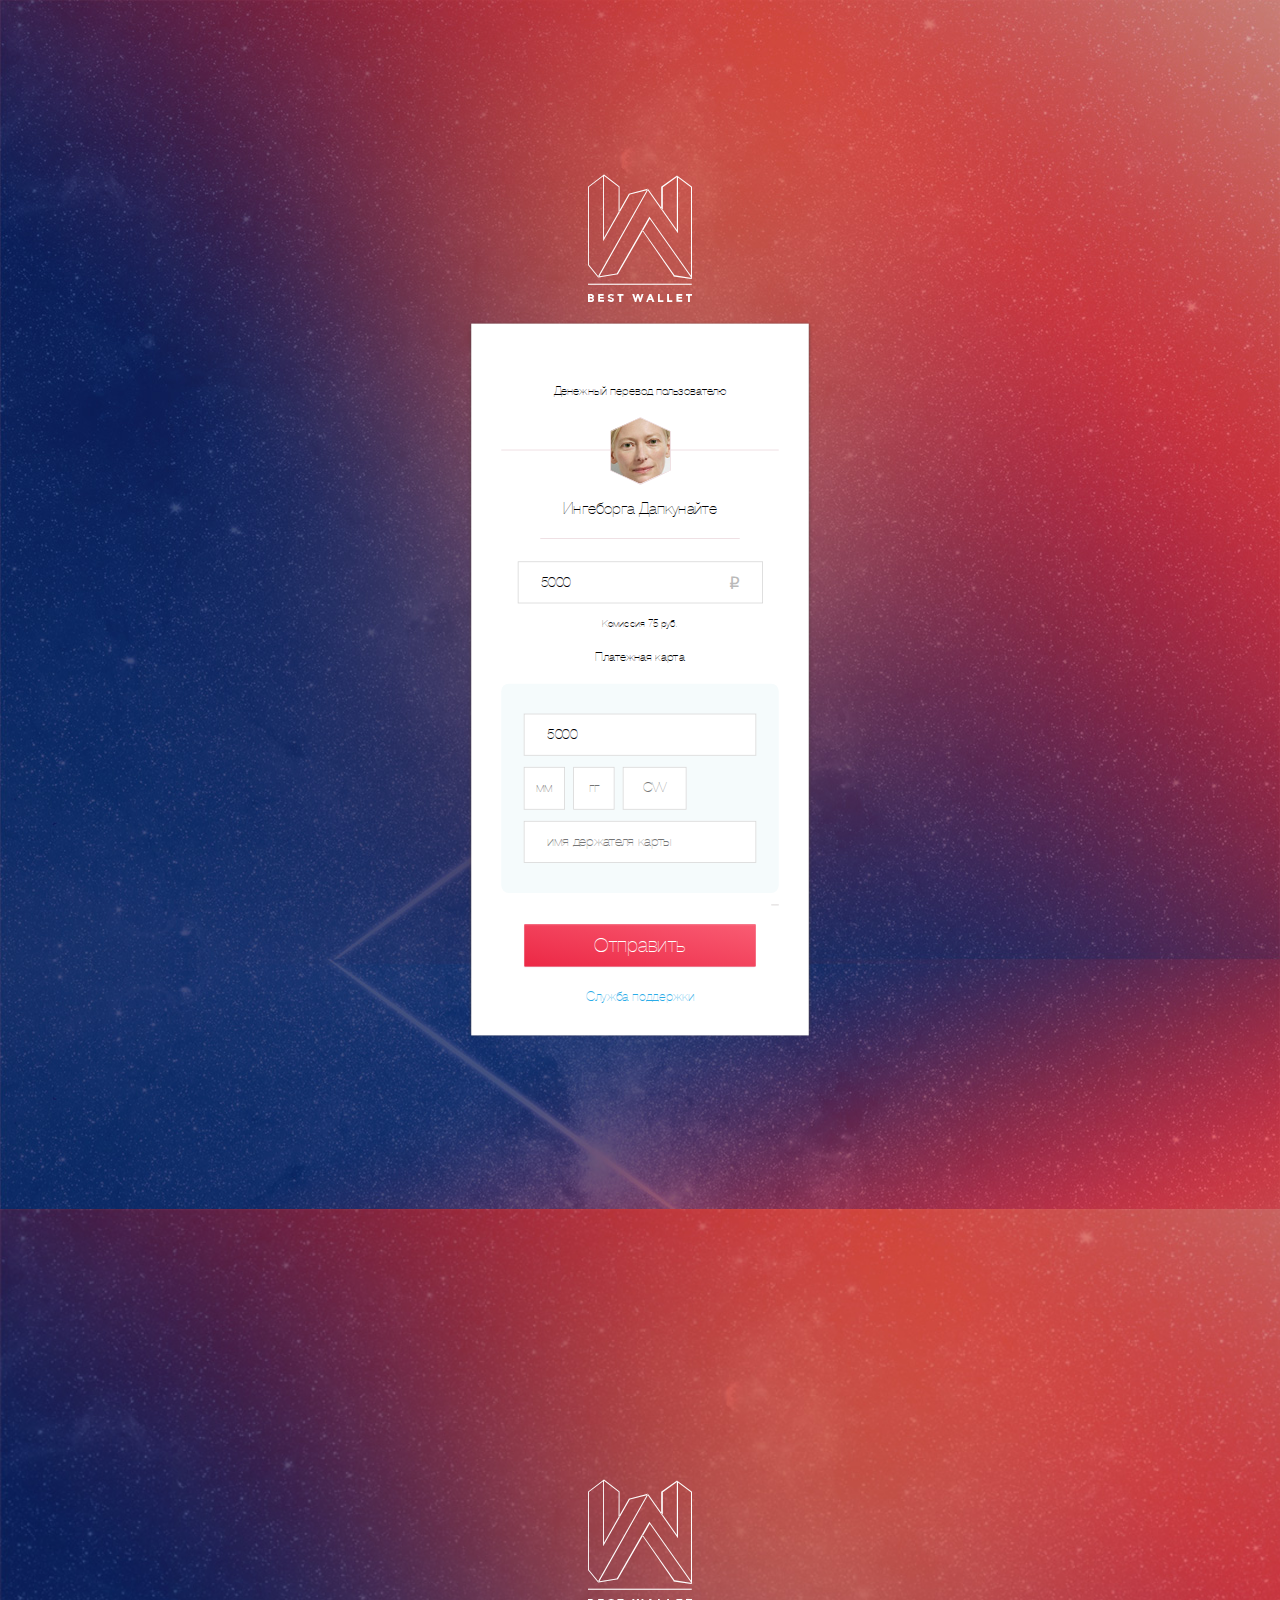
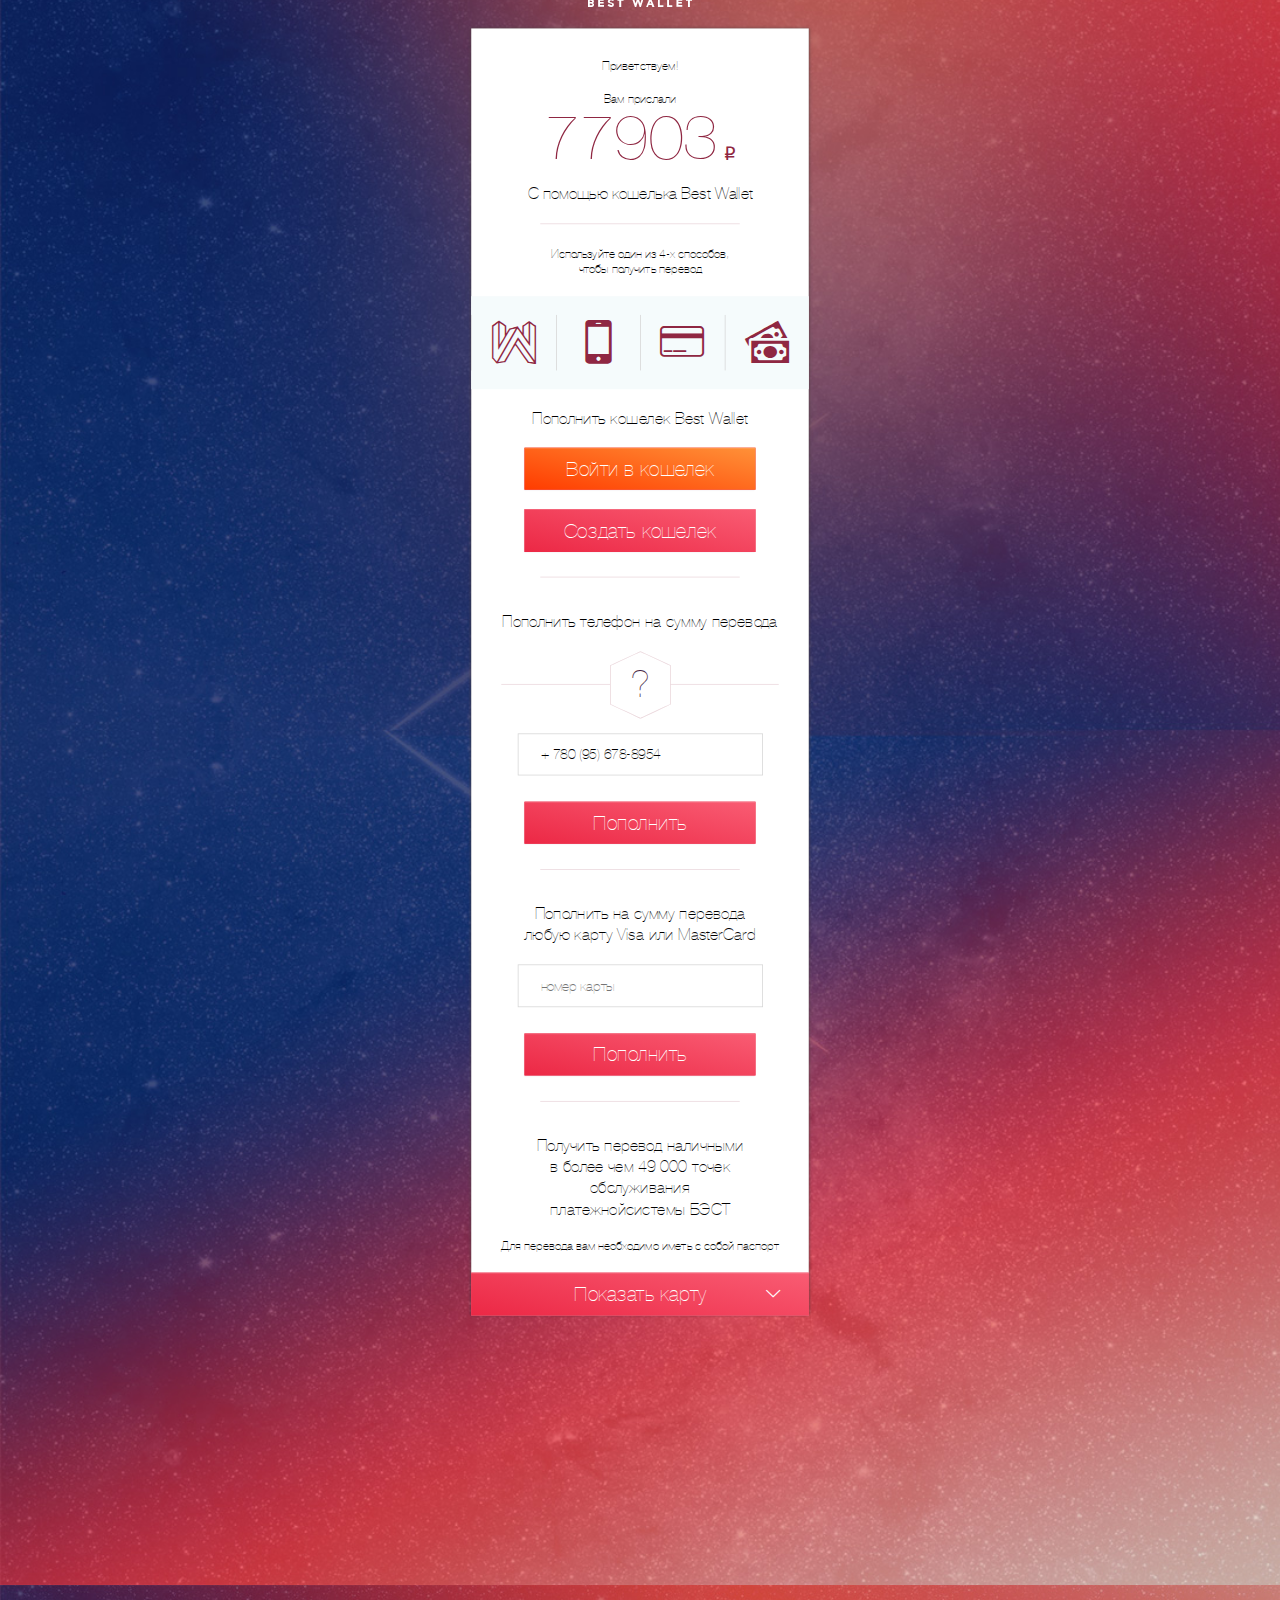
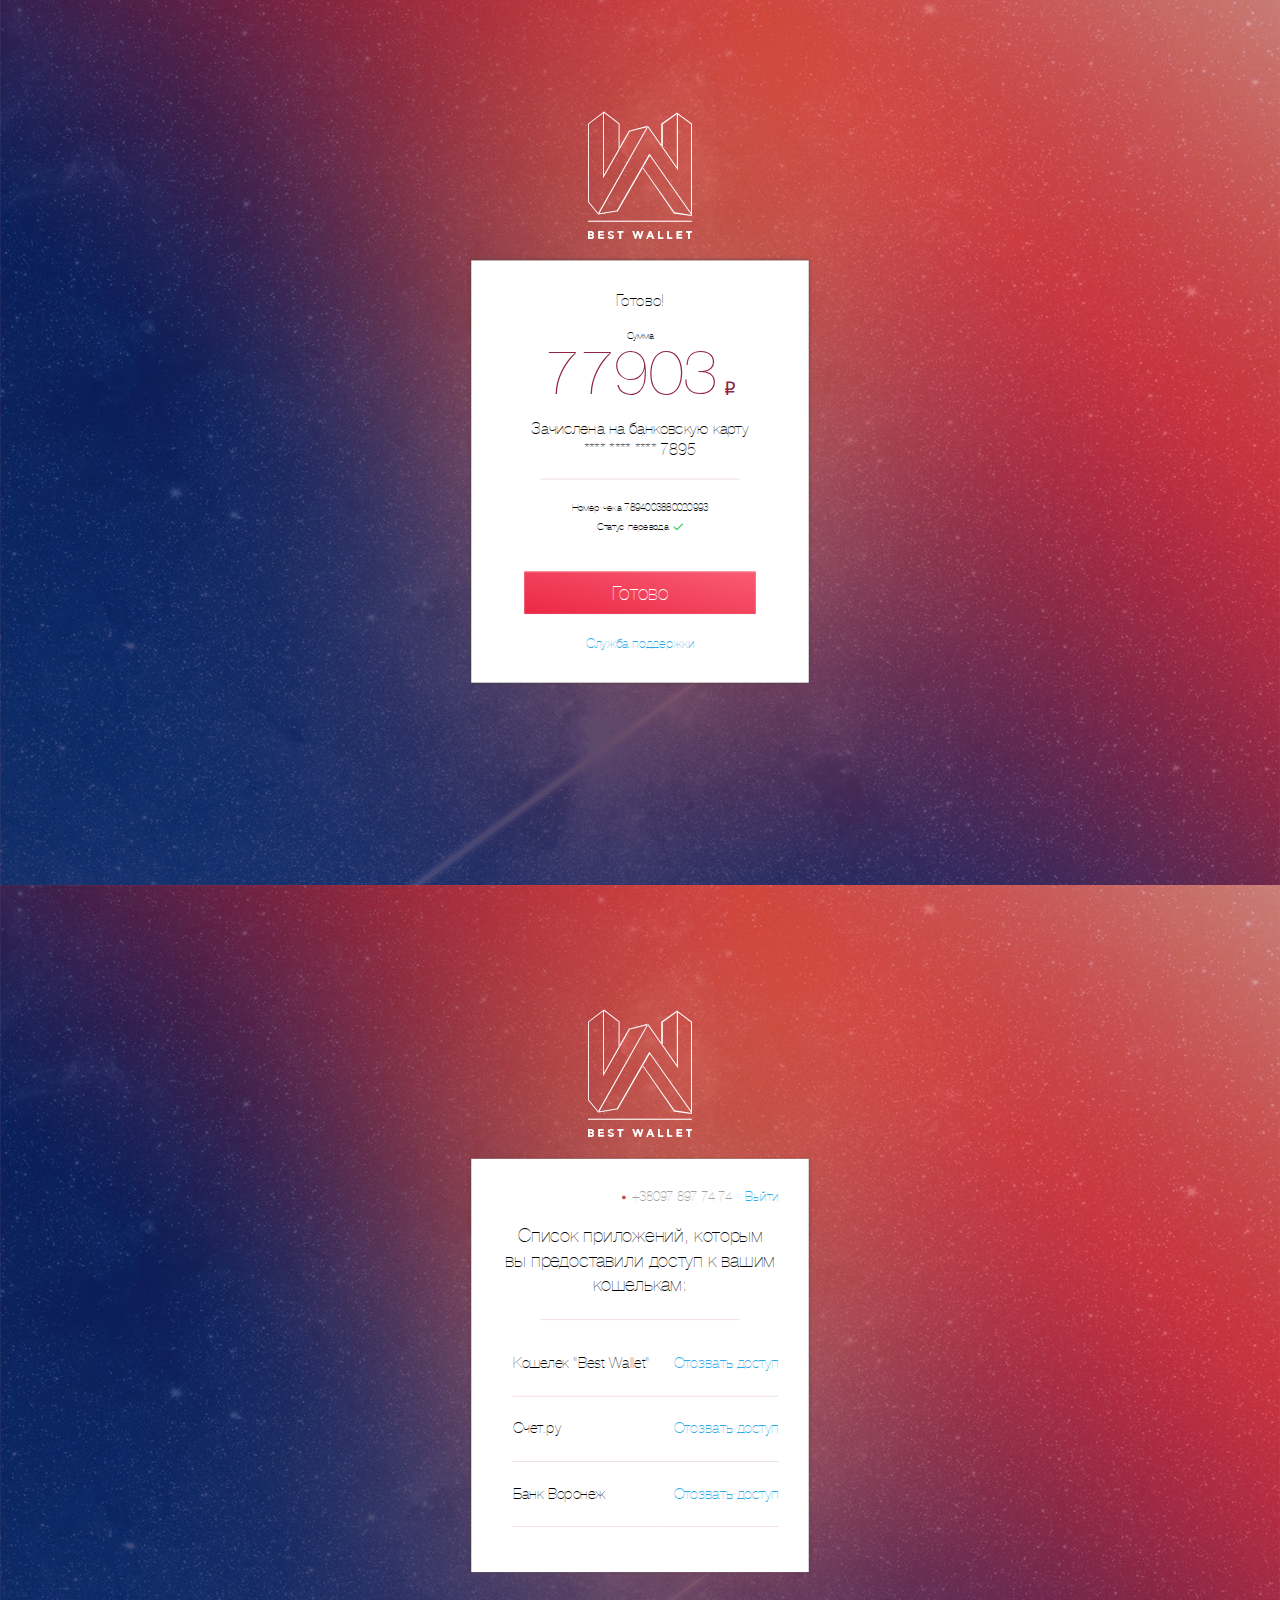
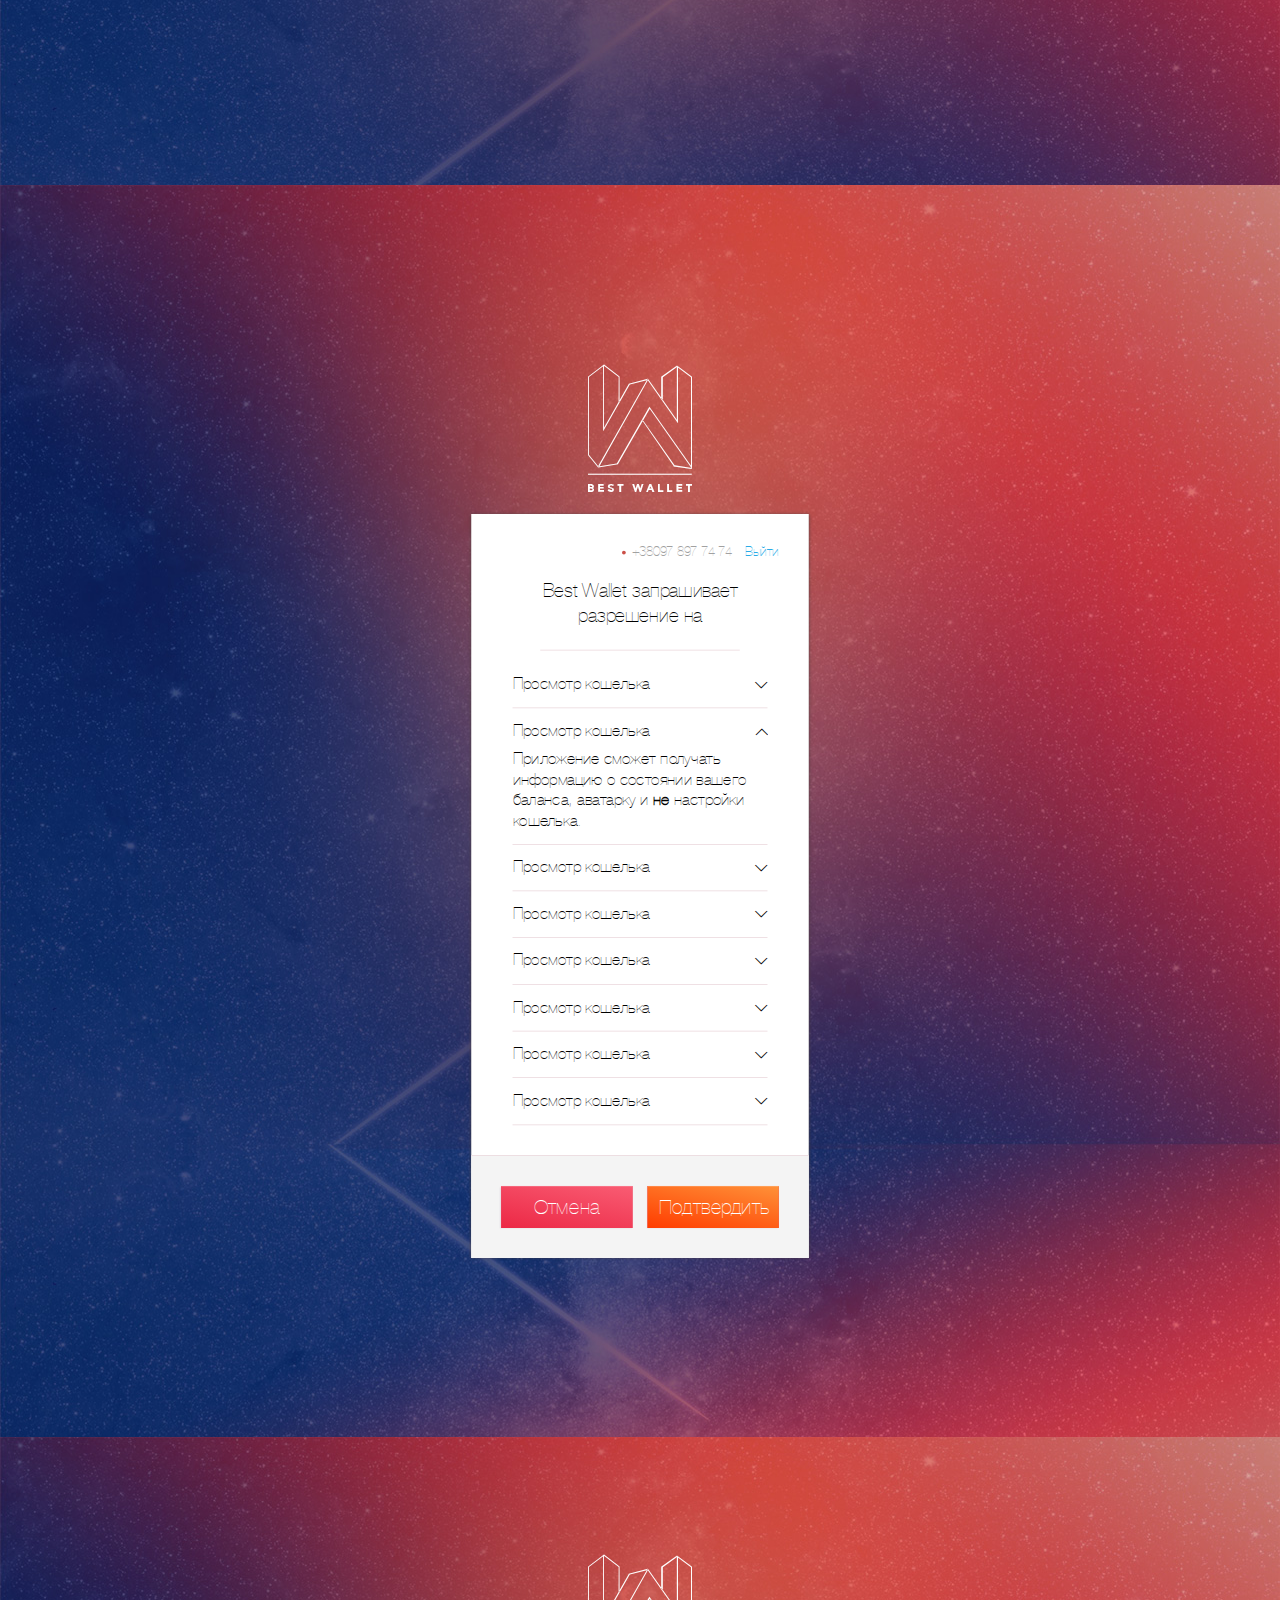
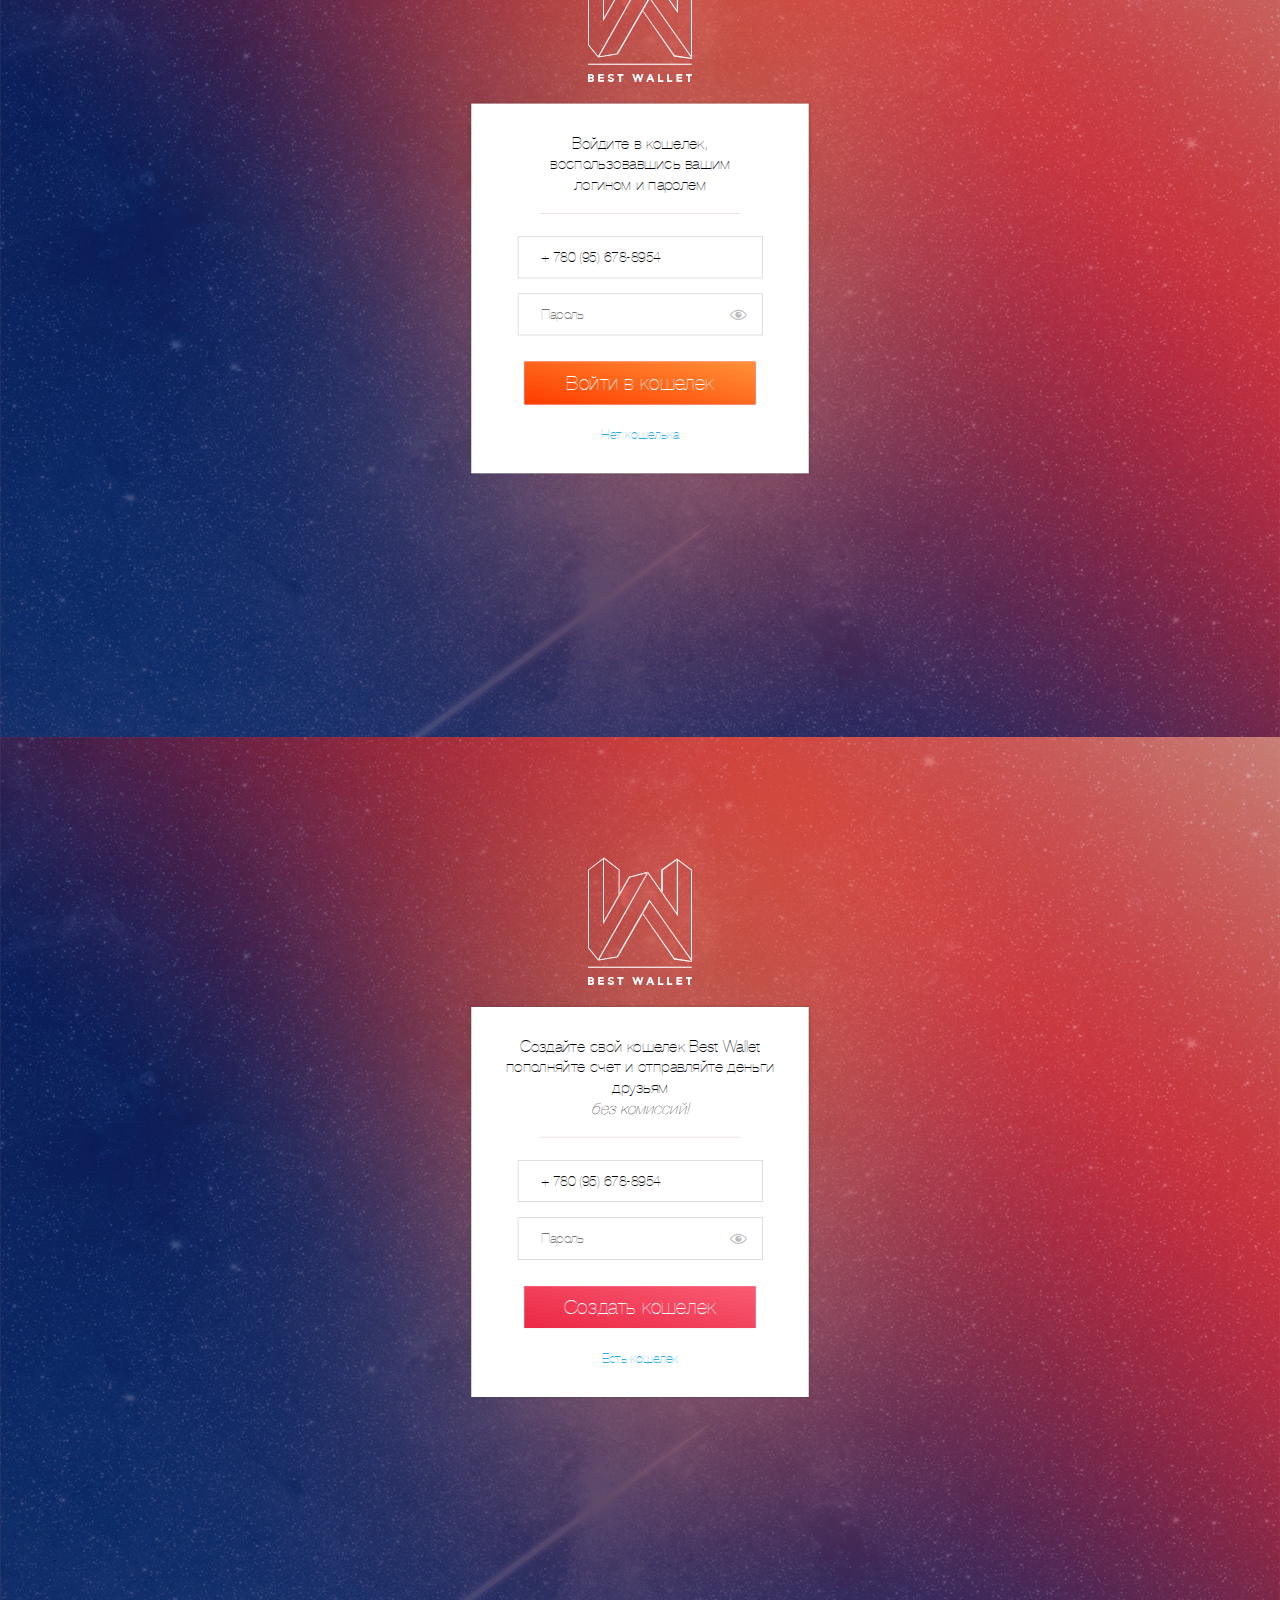
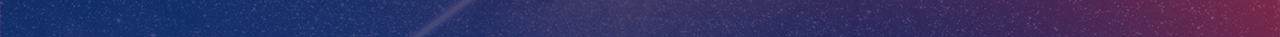
==== new.html @ 89fd0bfe "added layout from code river" ====
<!doctype html>
<html>
<head>
	<meta charset="utf-8">
	<title>Template</title>
	<meta name="viewport" content="maximum-scale=1.0,width=480,user-scalable=no"/>
	<link rel="stylesheet" media="all" href="css/screen.css">
</head>
<body>
<!-- wrapper -->
<div class="wrapper wrapper_big">
	<!-- screen -->
	<div class="screen">
		<div class="screen__in screen__in_arrow">
			<!-- container -->
			<div class="container">
				<div class="container__logo">
					<i class="icon icon-logo"></i>
				</div>
				<div class="container__in">
					<!-- text -->
					<div class="text text_mt40">Денежный перевод пользователю</div>
					<!-- ava-border -->
					<div class="ava-border">
						<div class="ava-border__in">
							<div class="ava-border__pic">
								<img src="img/ava-border.jpg" alt="">
							</div>
							<i class="icon icon-hexagon"></i>
						</div>
					</div>
					<!-- title-border -->
					<div class="title-border title-border_small">Ингеборга Дапкунайте</div>
					<!-- form -->
					<div class="form">
						<!-- field -->
						<div class="field field_border-gray field_rub">
							<div class="field__el">
								<input class="input" type="text" value="5000">
								<i class="icon icon-rub"></i>	
							</div>
						</div>
					</div>
					<!-- text -->
					<div class="text text_small">Комиссия 75 руб.</div>
					<div class="text">Платежная карта</div>
					<!-- paycard -->
					<div class="paycard">
						<!-- field -->
						<div class="field field_w440 field_border-gray">
							<div class="field__el">
								<input class="input" type="text" value="5000">
							</div>
						</div>
						<!-- field -->
						<div class="field field_w85 field_border-gray">
							<div class="field__el">
								<input class="input" type="text" placeholder="мм">
							</div>
						</div>
						<!-- field -->
						<div class="field field_w85 field_border-gray">
							<div class="field__el">
								<input class="input" type="text" placeholder="гг">
							</div>
						</div>
						<!-- field -->
						<div class="field field_w120 field_border-gray">
							<div class="field__el">
								<input class="input" type="text" placeholder="CVV">
							</div>
						</div>
						<img src="http://placehold.it/70x40" alt="">
						<!-- field -->
						<div class="field field_w440 field_border-gray">
							<div class="field__el">
								<input class="input" type="text" placeholder="имя держателя карты">
							</div>
						</div>
					</div>
					<!-- paysys -->
					<div class="paysys paysys_right">
						<a href="#"><img src="http://placehold.it/70x40" alt=""/></a>
						<a href="#"><img src="http://placehold.it/70x40" alt=""/></a>
						<a href="#"><img src="http://placehold.it/70x40" alt=""/></a>
						<a href="#"><img src="http://placehold.it/70x40" alt=""/></a>
						<a href="#"><img src="http://placehold.it/70x40" alt=""/></a>
					</div>
					<!-- btn -->
					<button class="btn btn_red-gradient btn_w410">Отправить</button>
					<!-- link-center -->
					<div class="link-center">
						<a href="#">Служба поддержки</a>
					</div>
				</div>
			</div>
		</div>
	</div>
	<!-- screen -->
	<div class="screen">
		<div class="screen__in screen__in_arrow">
			<!-- container -->
			<div class="container">
				<div class="container__logo">
					<i class="icon icon-logo"></i>
				</div>
				<div class="container__in">
					<!-- text -->
					<div class="text">Приветствуем!</div>
					<div class="text text_mb0">Вам прислали</div>
					<!-- money -->
					<div class="money">77903<i class="icon icon-rub"></i></div>
					<!-- title-border -->
					<div class="title-border title-border_small">С помощью кошелька Best Wallet</div>
					<!-- text -->
					<div class="text">Используйте один из 4-х способов,<br>чтобы получить перевод</div>
					<!-- paytransfer -->
					<div class="paytransfer">
						<button><i class="icon icon-logo-simple"></i></button>
						<button><i class="icon icon-phone"></i></button>
						<button><i class="icon icon-card-simple"></i></button>
						<button><i class="icon icon-money"></i></button>
					</div>
					<!-- text -->
					<div class="text text_big">Пополнить кошелек Best Wallet</div>
					<!-- btn -->
					<button class="btn btn_orange-gradient btn_w410 btn_mb35">Войти в кошелек</button>
					<button class="btn btn_red-gradient btn_w410 btn_mb45">Создать кошелек</button>
					<!-- br -->
					<div class="br"></div>
					<!-- text -->
					<div class="text text_big">Пополнить телефон на сумму перевода</div>
					<!-- ava-border -->
					<div class="ava-border">
						<div class="ava-border__in">
							<div class="ava-border__pic">
								<span>?</span>
							</div>
							<i class="icon icon-hexagon"></i>
						</div>
					</div>
					<!-- form -->
					<div class="form form_mb35">
						<!-- field -->
						<div class="field field_border-gray">
							<div class="field__el">
								<input class="input" type="text" value="+ 780 (95) 678-8954">
							</div>
						</div>
					</div>
					<!-- btn -->
					<button class="btn btn_red-gradient btn_w410 btn_mb45">Пополнить</button>
					<!-- br -->
					<div class="br"></div>
					<!-- text -->
					<div class="text text_big">Пополнить на сумму перевода<br>любую карту Visa или MasterCard</div>
					<!-- form -->
					<div class="form form_mb35">
						<!-- field -->
						<div class="field field_border-gray">
							<div class="field__el">
								<input class="input" type="text" placeholder="номер карты">
							</div>
						</div>
					</div>
					<!-- btn -->
					<button class="btn btn_red-gradient btn_w410 btn_mb45">Пополнить</button>
					<!-- br -->
					<div class="br"></div>
					<!-- text -->
					<div class="text text_big">Получить перевод наличными<br>в более чем 49 000 точек обслуживания<br>платежнойсистемы БЭСТ </div>
					<div class="text">Для перевода вам необходимо иметь с собой паспорт</div>
					<div class="container__footer">
						<!-- btn -->
						<button class="btn btn_red-gradient btn_arrow btn_no-border">Показать карту<i class="icon icon-arrow-down"></i></button>
					</div>
				</div>
			</div>
		</div>
	</div>
	<!-- screen -->
	<div class="screen">
		<div class="screen__in screen__in_arrow">
			<!-- container -->
			<div class="container">
				<div class="container__logo">
					<i class="icon icon-logo"></i>
				</div>
				<div class="container__in">
					<!-- text -->
					<div class="text text_big">Готово!</div>
					<div class="text text_small text_mb0">Сумма</div>
					<!-- money -->
					<div class="money">77903<i class="icon icon-rub"></i></div>
					<!-- title-border -->
					<div class="title-border title-border_small">Зачислена на банковскую карту<br>**** **** **** 7895</div>
					<!-- text -->
					<div class="text text_small text_mb10">Номер чека 7894003880020993</div>
					<div class="text text_small text_mb50">Статус перевода<i class="icon icon-checkbox"></i></div>
					<!-- btn -->
					<button class="btn btn_red-gradient btn_w410">Готово</button>
					<!-- link-center -->
					<div class="link-center">
						<a href="#">Служба поддержки</a>
					</div>
				</div>
			</div>
		</div>
	</div>
	<!-- screen -->
	<div class="screen">
		<div class="screen__in screen__in_arrow">
			<!-- container -->
			<div class="container">
				<div class="container__logo">
					<i class="icon icon-logo"></i>
				</div>
				<div class="container__in">
					<!-- user -->
					<div class="user">
						<div class="user__status"></div>
						<div class="user__phone">+38097 897 74 74</div>
						<div class="user__out">
							<a href="#">Выйти</a>
						</div>
					</div>
					<!-- title-border -->
					<div class="title-border title-border_mb15">Список приложений, которым<br>вы предоставили доступ к вашим кошелькам:</div>
					<!-- access -->
					<div class="access">
						<div class="access__row">
							<div class="access__cell">Кошелек "Best Wallet"</div>
							<div class="access__cell"><a href="#">Отозвать доступ</a></div>
						</div>
						<div class="access__row">
							<div class="access__cell">Счет.ру</div>
							<div class="access__cell"><a href="#">Отозвать доступ</a></div>
						</div>
						<div class="access__row">
							<div class="access__cell">Банк Воронеж</div>
							<div class="access__cell"><a href="#">Отозвать доступ</a></div>
						</div>
					</div>
				</div>
			</div>
		</div>
	</div>
	<!-- screen -->
	<div class="screen">
		<div class="screen__in screen__in_arrow">
			<!-- container -->
			<div class="container">
				<div class="container__logo">
					<i class="icon icon-logo"></i>
				</div>
				<div class="container__in">
					<!-- user -->
					<div class="user">
						<div class="user__status"></div>
						<div class="user__phone">+38097 897 74 74</div>
						<div class="user__out">
							<a href="#">Выйти</a>
						</div>
					</div>
					<!-- title-border -->
					<div class="title-border title-border_mb15">Best Wallet запрашивает разрешение на</div>
					<!-- accord -->
					<div class="accord">
						<div class="accord__item">
							<div class="accord__title">Просмотр кошелька<i class="icon icon-arrow-down"></i></div>
							<div class="accord__content">Приложение сможет получать информацию о состоянии вашего баланса, аватарку и настройки кошелька.</div>
						</div>
						<div class="accord__item is-active">
							<div class="accord__title">Просмотр кошелька<i class="icon icon-arrow-down"></i></div>
							<div class="accord__content">Приложение сможет получать информацию о состоянии вашего баланса, аватарку и <b>не</b> настройки кошелька.</div>
						</div>
						<div class="accord__item">
							<div class="accord__title">Просмотр кошелька<i class="icon icon-arrow-down"></i></div>
							<div class="accord__content">Приложение сможет получать информацию о состоянии вашего баланса, аватарку и настройки кошелька.</div>
						</div>
						<div class="accord__item">
							<div class="accord__title">Просмотр кошелька<i class="icon icon-arrow-down"></i></div>
							<div class="accord__content">Приложение сможет получать информацию о состоянии вашего баланса, аватарку и настройки кошелька.</div>
						</div>
						<div class="accord__item">
							<div class="accord__title">Просмотр кошелька<i class="icon icon-arrow-down"></i></div>
							<div class="accord__content">Приложение сможет получать информацию о состоянии вашего баланса, аватарку и настройки кошелька.</div>
						</div>
						<div class="accord__item">
							<div class="accord__title">Просмотр кошелька<i class="icon icon-arrow-down"></i></div>
							<div class="accord__content">Приложение сможет получать информацию о состоянии вашего баланса, аватарку и настройки кошелька.</div>
						</div>
						<div class="accord__item">
							<div class="accord__title">Просмотр кошелька<i class="icon icon-arrow-down"></i></div>
							<div class="accord__content">Приложение сможет получать информацию о состоянии вашего баланса, аватарку и настройки кошелька.</div>
						</div>
						<div class="accord__item">
							<div class="accord__title">Просмотр кошелька<i class="icon icon-arrow-down"></i></div>
							<div class="accord__content">Приложение сможет получать информацию о состоянии вашего баланса, аватарку и настройки кошелька.</div>
						</div>
					</div>
					<div class="container__footer">
						<ul class="container__btns">
							<li><button class="btn btn_red-gradient">Отмена</button></li>
							<li><button class="btn btn_orange-gradient">Подтвердить</button></li>
						</ul>
					</div>
				</div>
			</div>
		</div>
	</div>
	<!-- screen -->
	<div class="screen">
		<div class="screen__in screen__in_arrow">
			<!-- container -->
			<div class="container">
				<div class="container__logo">
					<i class="icon icon-logo"></i>
				</div>
				<div class="container__in">
					<!-- title-border -->
					<div class="title-border title-border_small">Войдите в кошелек,<br>воспользовавшись вашим<br>логином и паролем</div>
					<!-- form -->
					<div class="form form_mb35">
						<!-- field -->
						<div class="field field_border-gray">
							<div class="field__el">
								<input class="input" type="text" value="+ 780 (95) 678-8954">
							</div>
						</div>
						<!-- field -->
						<div class="field field_border-gray field_password">
							<div class="field__el">
								<input class="input" type="password" placeholder="Пароль">
								<i class="icon icon-eye"></i>	
							</div>
						</div>
					</div>
					<!-- btn -->
					<button class="btn btn_orange-gradient btn_w410">Войти в кошелек</button>
					<!-- link-center -->
					<div class="link-center">
						<a href="#">Нет кошелька</a>
					</div>
				</div>
			</div>
		</div>
	</div>
	<!-- screen -->
	<div class="screen">
		<div class="screen__in screen__in_arrow">
			<!-- container -->
			<div class="container">
				<div class="container__logo">
					<i class="icon icon-logo"></i>
				</div>
				<div class="container__in">
					<!-- title-border -->
					<div class="title-border title-border_small">Создайте свой кошелек Best Wallet<br>пополняйте счет и отправляйте деньги друзьям<br><i>без комиссий!</i></div>
					<!-- form -->
					<div class="form form_mb35">
						<!-- field -->
						<div class="field field_border-gray">
							<div class="field__el">
								<input class="input" type="text" value="+ 780 (95) 678-8954">
							</div>
						</div>
						<!-- field -->
						<div class="field field_border-gray field_password">
							<div class="field__el">
								<input class="input" type="password" placeholder="Пароль">
								<i class="icon icon-eye"></i>	
							</div>
						</div>
					</div>
					<!-- btn -->
					<button class="btn btn_red-gradient btn_w410">Создать кошелек</button>
					<!-- link-center -->
					<div class="link-center">
						<a href="#">Есть кошелек</a>
					</div>
				</div>
			</div>
		</div>
	</div>
</div>
---- css/screen.css ----
@charset "UTF-8";
html, body, div, span, applet, object, iframe, h1, h2, h3, h4, h5, h6, p, blockquote, pre, a, abbr, acronym, address, big, cite, code, del, dfn, em, img, ins, kbd, q, s, samp, small, strike, strong, sub, sup, tt, var, b, u, i, center, dl, dt, dd, ol, ul, li, fieldset, form, label, legend, table, caption, tbody, tfoot, thead, tr, th, td, article, aside, canvas, details, embed, figure, figcaption, footer, header, hgroup, menu, nav, output, ruby, section, summary, time, mark, audio, video { margin: 0; padding: 0; border: 0; vertical-align: baseline; box-sizing: border-box; }

body, html { height: 100%; }

img, fieldset, a img { border: none; }

input[type="submit"], button { cursor: pointer; }
input[type="submit"]::-moz-focus-inner, button::-moz-focus-inner { padding: 0; border: 0; }

textarea, input { box-sizing: border-box; }

textarea { overflow: auto; }

input, button { margin: 0; padding: 0; border: 0; }

div, input, textarea, select, button, h1, h2, h3, h4, h5, h6, a, span, a:focus { outline: none; }

ul, ol { list-style-type: none; }

@media only screen and (min-device-width: 320px) and (max-device-width: 480px) { * { -webkit-text-size-adjust: none; } }
table { border-spacing: 0; border-collapse: collapse; width: 100%; }

@font-face { font-family: HelveticaNeue-Light; src: url("fonts/helveticaneue-ultralight.eot"); src: url("fonts/helveticaneue-ultralight.eot?#iefix") format("embedded-opentype"), url("fonts/helveticaneue-ultralight.woff") format("woff"), url("fonts/helveticaneue-ultralight.ttf") format("truetype"); font-weight: normal; font-style: normal; }
body { font-family: "HelveticaNeue-Light", "Helvetica Neue Light", "Helvetica Neue", Helvetica, Arial, "Lucida Grande", sans-serif; font-size: 24px; line-height: 1.3; color: #fff; }

button, input, textarea { font-family: "HelveticaNeue-Light", "Helvetica Neue Light", "Helvetica Neue", Helvetica, Arial, "Lucida Grande", sans-serif; font-size: 18px; }

button { background: none; color: #fff; }

a { text-decoration: none; color: #fff; }

.wrapper { width: 640px; height: 1136px; }
.wrapper.wrapper_big { width: auto; height: auto; }
.wrapper.wrapper_big .screen { width: auto; height: auto; min-width: 640px; }
.wrapper.wrapper_big .screen__in { min-height: 100vh; }

.screen { position: relative; width: 640px; height: 1136px; -webkit-overflow-scrolling: touch; overflow: auto; }
.screen .screen__in { min-height: 1136px; background-image: url(../img/bg.jpg); background-position: 0 0; background-repeat: no-repeat; background-size: cover; }
.screen .screen__in_filter { background-image: url(../img/bg-filter.jpg); }
.screen .screen__in_limits { background-image: url(../img/bg-limits.jpg); }
.screen .screen__in_arrow { padding: 30px 20px; background-image: url(../img/bg-arrow.jpg); }
.screen .screen__bg { min-height: 1136px; padding: 50px 50px 20px; background: url(../img/bg-picture.png) no-repeat 100% 100%; }

.link { display: inline-block; padding-bottom: 3px; border-bottom: 1px solid rgba(255, 255, 255, 0.3); opacity: 0.7; font-size: 22px; }

@font-face { font-family: "icomoon"; src: url("fonts/icomoon.eot?-w2r1bz"); src: url("fonts/icomoon.eot?#iefix-w2r1bz") format("embedded-opentype"), url("fonts/icomoon.woff?-w2r1bz") format("woff"), url("fonts/icomoon.ttf?-w2r1bz") format("truetype"), url("fonts/icomoon.svg?-w2r1bz#icomoon") format("svg"); font-weight: normal; font-style: normal; }
[class^="icon-"], [class*=" icon-"] { font-family: "icomoon"; speak: none; font-style: normal; font-weight: normal; font-variant: normal; text-transform: none; line-height: 1; -webkit-font-smoothing: antialiased; -moz-osx-font-smoothing: grayscale; }

.icon-logo:before { content: ""; }

.icon-somoni:before { content: ""; }

.icon-add:before { content: ""; }

.icon-armenian-dram:before { content: ""; }

.icon-arrow-down:before { content: ""; }

.icon-arrow-right:before { content: ""; }

.icon-azeri-manat:before { content: ""; }

.icon-backspace:before { content: ""; }

.icon-card-simple:before { content: ""; }

.icon-card:before { content: ""; }

.icon-checkbox:before { content: ""; }

.icon-close:before { content: ""; }

.icon-error:before { content: ""; }

.icon-eye-disabled:before { content: ""; }

.icon-eye:before { content: ""; }

.icon-head-filter:before { content: ""; }

.icon-head-grid:before { content: ""; }

.icon-head-menu:before { content: ""; }

.icon-head-mobile:before { content: ""; }

.icon-head-settings:before { content: ""; }

.icon-head-user:before { content: ""; }

.icon-hexagon-part:before { content: ""; }

.icon-hexagon:before { content: ""; }

.icon-hryvnia:before { content: ""; }

.icon-info-error:before { content: ""; }

.icon-info:before { content: ""; }

.icon-locked:before { content: ""; }

.icon-log-arrow-out:before { content: ""; }

.icon-log-arrow:before { content: ""; }

.icon-logo-simple:before { content: ""; }

.icon-money:before { content: ""; }

.icon-ok-simple:before { content: ""; }

.icon-ok:before { content: ""; }

.icon-password-reset:before { content: ""; }

.icon-phone:before { content: ""; }

.icon-rub:before { content: ""; }

.icon-scan-card:before { content: ""; }

.icon-search:before { content: ""; }

.icon-tenge:before { content: ""; }

.icon-user-ok:before { content: ""; }

.icon-user-question:before { content: ""; }

.icon-user:before { content: ""; }

.icon-view-carousel:before { content: ""; }

.icon-view-empty:before { content: ""; }

.icon-view-list:before { content: ""; }

.head { font-size: 0; }
.head .head__cell { display: inline-block; text-align: center; vertical-align: middle; }
.head .head__cell:first-child { width: 72px; height: 72px; }
.head .head__cell:nth-child(2) { width: 396px; padding: 0 10px; font-size: 28px; }
.head .head__cell .icon { font-size: 72px; color: #fff; }
.head + .list { padding-top: 50px; }

.main { padding-top: 270px; }
.main.main_login { padding-top: 130px; }
.main.main_login .main__logo { margin-bottom: 100px; }
.main .main__logo { margin-bottom: 130px; text-align: center; }
.main .main__logo .icon-logo { font-size: 337px; }

.form { width: 327px; margin: 0 auto; }
.form.form_mb35 { margin: 0 auto 35px; }
.form .form__links { padding-top: 15px; *zoom: 1; }
.form .form__links:after { content: " "; display: table; clear: both; }
.form .form__links .link { float: right; }
.form .form__links .link:first-child { float: left; }
.form .form__add-cart { margin: 60px 0 50px; }
.form .form__add-cart a { position: relative; display: block; padding-bottom: 11.25px; border-bottom: 1px solid #fff; color: #FFC9AC; }
.form .form__add-cart a .icon-arrow-right { position: relative; top: 1px; float: right; font-size: 17.25px; color: #fff; }
.form .form__btns { margin: 45px 0 0; *zoom: 1; }
.form .form__btns:after { content: " "; display: table; clear: both; }
.form .form__btns .btn { float: right; width: 150px; margin: 0; }
.form .form__btns .btn:first-child { float: left; }
.form .form__btns_rows .btn { float: none; width: 240px; }
.form .form__btns_rows .btn:first-child { float: none; margin-bottom: 20px; }
.form .field, .form .btn { margin-bottom: 20px; }

.btn { width: 100%; height: 56.25px; padding: 0 15px; border: 2px solid #fff; font-size: 27px; }
.btn.btn_red { background: #ff3e4b; }
.btn.btn_red-gradient, .btn.btn_orange-gradient { border: none; background-color: #EC2845; box-shadow: -1.3px 1.6px 2px rgba(75, 24, 80, 0.11), inset 0 1px 0 rgba(255, 255, 255, 0.21); }
.btn.btn_red-gradient { background-image: linear-gradient(12deg, #ec2845 0%, #f95c73 100%); }
.btn.btn_orange-gradient { background-image: linear-gradient(12deg, #ff3c00 0%, #ff9138 100%); }
.btn.btn_orange { background: #ff5a00; }
.btn.btn_w410 { display: block; width: 307.5px; margin: 0 auto; }
.btn.btn_mb35 { margin: 0 auto 26.25px; }
.btn.btn_mb45 { margin: 0 auto 33.75px; }
.btn.btn_no-border { border: none; }
.btn.btn_arrow { position: relative; overflow: auto; }
.btn.btn_arrow .icon { position: absolute; top: 23px; right: 38px; font-size: 10.5px; }

.fieldset { *zoom: 1; }
.fieldset:after { content: " "; display: table; clear: both; }

.field { margin-bottom: 30px; }
.field.is-error .input, .field.is-error .textarea { background: #febbbb; box-shadow: 0 0 0 2px #ff3e4b inset; }
.field.field_w440 { width: 310px; }
.field.field_w85 .input, .field.field_w120 .input { padding: 0 10px; text-align: center; }
.field.field_w85 { width: 55px; }
.field.field_w120 { width: 85px; }
.field.field_password .input, .field.field_user .input, .field.field_rub .input { padding: 0 70px 0 30px; }
.field.field_password .icon, .field.field_user .icon, .field.field_rub .icon { position: absolute; }
.field.field_password .icon-eye { top: 22px; right: 22px; color: #bababa; font-size: 13.5px; }
.field.field_user .icon-user { top: 22px; right: 24px; font-size: 24px; color: #ff3e4b; }
.field.field_rub .icon-rub { top: 20px; right: 31px; font-size: 16.5px; color: #ff3e4b; }
.field.field_rub.field_border-gray .icon-rub { color: #bababa; }
.field.field_border-gray .input { border: 1px solid #d5d5d5; }
.field .field__label { margin-bottom: 15px; color: #000; }
.field .field__el { position: relative; }
.field .field__placeholder { position: absolute; top: 0; right: 30px; height: 75px; line-height: 75px; color: #bababa; }

.input { width: 100%; height: 56.25px; background: #fff; padding: 0 30px; }

.textarea { display: block; width: 100%; height: 240px; padding: 25px 30px; border: none; resize: none; }

.complexity { margin-top: -18px; }
.complexity.is-easy .complexity__line li { border-color: #ff3e4b; }
.complexity.is-easy .complexity__line li:first-child { background: #ff3e4b; }
.complexity.is-middle .complexity__line li { border-color: #ff5a00; }
.complexity.is-middle .complexity__line li:first-child, .complexity.is-middle .complexity__line li:nth-child(2) { background: #ff5a00; }
.complexity.is-good .complexity__line li { border-color: #78ceea; }
.complexity.is-good .complexity__line li:first-child, .complexity.is-good .complexity__line li:nth-child(2), .complexity.is-good .complexity__line li:nth-child(3) { background: #78ceea; }
.complexity.is-strong .complexity__line li { border-color: #40cdc5; background: #40cdc5; }
.complexity .complexity__line { font-size: 0; white-space: nowrap; overflow: hidden; }
.complexity .complexity__line li { display: inline-block; width: 108px; height: 4px; border: 1px solid transparent; margin-left: 1px; vertical-align: top; }
.complexity .complexity__line li:first-child { width: 109px; margin: 0; }
.complexity .complexity__status { padding: 3px 0; text-align: right; font-size: 14px; }

.passreset { padding-top: 130px; }
.passreset .passreset__ico { margin-bottom: 35px; text-align: center; }
.passreset .passreset__ico .icon-password-reset { font-size: 165px; }
.passreset .passreset__title { margin-bottom: 35px; text-align: center; font-size: 32px; }

.keyboard { margin: 0 -50px 40px; text-align: right; font-size: 0; }
.keyboard li { display: inline-block; width: 33.33%; vertical-align: top; text-align: center; }
.keyboard button { width: 116px; height: 116px; border: 2px solid transparent; border-radius: 50%; font-size: 56px; vertical-align: top; }
.keyboard button.is-active { border-color: #fff; }
.keyboard button span { display: block; padding-bottom: 5px; font-size: 22px; text-transform: uppercase; }
.keyboard .icon-backspace { position: relative; top: -4px; font-size: 44px; vertical-align: baseline; }

.securitycode .securitycode__number { padding: 110px 0; text-align: center; font-size: 0; }
.securitycode .securitycode__number li { display: inline-block; width: 22px; height: 22px; margin: 0 30px; border: 3px solid #fff; border-radius: 50%; vertical-align: top; }
.securitycode .securitycode__number li.is-active { background: #fff; }
.securitycode .securitycode__text { margin-bottom: 50px; font-size: 20px; text-align: center; }
.securitycode .securitycode__lostpass { padding-top: 100px; text-align: center; }

.home.home_profile { margin: 160px 0 0 -45px; }
.home.home_profile .home__nav { margin-bottom: 30px; }
.home.home_profile .home__polygon:nth-child(2):before { background: url('../img/icons-sc045458656.png') 0 -30px no-repeat; width: 206px; height: 232px; }
.home.home_profile .home__polygon:nth-child(3):before { background: url('../img/icons-sc045458656.png') 0 -998px no-repeat; width: 206px; height: 232px; }
.home.home_profile .home__text { padding: 0 60px; margin: 0 -45px 30px 0; text-align: center; font-size: 22px; }
.home .home__nav { margin: -10px 0 0 0; padding-bottom: 2px; overflow: hidden; }
.home .home__polygon { position: relative; float: left; width: 210px; }
.home .home__polygon > span { position: absolute; top: 0; left: 0; right: 0; bottom: 0; text-align: center; line-height: 230px; z-index: 6; }
.home .home__polygon:before { content: ""; position: absolute; top: 2px; left: 2px; z-index: 2; }
.home .home__polygon:nth-child(1) { margin-left: 210px; }
.home .home__polygon:nth-child(2) { margin: -47px 0 0 105px; }
.home .home__polygon:nth-child(2):before { background: url('../img/icons-sc045458656.png') 0 -756px no-repeat; width: 206px; height: 232px; }
.home .home__polygon:nth-child(3) { margin: -47px 0 0 0; }
.home .home__polygon:nth-child(3):before { background: url('../img/icons-sc045458656.png') 0 -272px no-repeat; width: 206px; height: 232px; }
.home .home__polygon:nth-child(4) { margin: -47px 0 0 0; }
.home .home__polygon:nth-child(4):before { background: url('../img/icons-sc045458656.png') 0 -1482px no-repeat; width: 206px; height: 232px; }
.home .home__polygon:nth-child(5) { margin: -47px 0 0 0; }
.home .home__polygon:nth-child(5):before { background: url('../img/icons-sc045458656.png') 0 -514px no-repeat; width: 206px; height: 232px; }
.home .home__polygon:nth-child(6) { margin: -47px 0 0 105px; }
.home .home__polygon:nth-child(6):before { background: url('../img/icons-sc045458656.png') 0 -1240px no-repeat; width: 206px; height: 232px; }
.home .home__polygon .icon-hexagon { position: relative; font-size: 234px; z-index: 4; }
.home .home__ava { position: absolute; top: 3px; left: 2px; width: 206px; height: 230px; -webkit-clip-path: polygon(50% 0, 100% 20.4%, 100% 79.2%, 50% 100%, 0 79.2%, 0 20.4%); overflow: hidden; }
.home .home__logo { position: absolute; left: 7px; bottom: 41px; width: 50px; height: 56px; -webkit-clip-path: polygon(50% 0, 100% 20.4%, 100% 79.2%, 50% 100%, 0 79.2%, 0 20.4%); font-size: 0; }

.balance { position: relative; min-height: 223px; }
.balance.balance_center { text-align: center; }
.balance.balance_center .balance__wrap { display: inline-block; vertical-align: top; text-align: left; }
.balance .balance__wrap { position: relative; }
.balance .balance__hexagone { position: absolute; top: 0; left: 0; z-index: 2; }
.balance .balance__hexagone:before, .balance .balance__hexagone:after { content: ""; position: absolute; width: 4px; height: 4px; background: #fff; border-radius: 50%; }
.balance .balance__hexagone:before { top: 0; left: 104px; }
.balance .balance__hexagone:after { left: 205px; bottom: 45px; }
.balance .balance__hexagone span { position: absolute; top: 4px; left: 3px; width: 205px; height: 217px; background-image: linear-gradient(45deg, #bd494f, rgba(189, 73, 79, 0) 70%, rgba(189, 73, 79, 0) 90%); -webkit-clip-path: polygon(50% 0%, 100% 78.6%, 50% 100%, 0 78.6%, 0 17%); overflow: hidden; }
.balance .balance__hexagone .icon-hexagon-part { font-size: 223px; }
.balance .balance__in { position: relative; padding: 40px 0 0 60px; z-index: 4; }
.balance .balance__title { font-size: 22px; }
.balance .balance__value { font-size: 110px; font-weight: 100; line-height: 0.9; }
.balance .balance__value span { font-size: 50px; }
.balance .balance__value .icon-rub { margin-left: 7px; font-size: 24px; vertical-align: baseline; }

.list.list_small a { padding: 19px 29px 19px 0; border-color: #fff; border-width: 0 0 1px; }
.list.list_small a:first-child { border-width: 0 0 1px; }
.list.list_small .icon-checkbox { margin-right: 20px; font-size: 17px; color: #471f44; vertical-align: middle; }
.list a { position: relative; display: block; padding: 29px 29px 29px 0; border: 1px solid rgba(255, 255, 255, 0.3); border-width: 1px 0 0 0; }
.list a.is-disable { opacity: 0.3; }
.list a:first-child { border-width: 0; }
.list a .icon-arrow-right { position: absolute; top: 50%; margin-top: -12px; right: 0; font-size: 23px; }

.view { padding: 20px 0 35px; text-align: center; font-size: 0; }
.view button { min-width: 76px; height: 44px; padding: 0 20px; border: 2px solid #fff; vertical-align: top; font-size: 0; }
.view button span { font-size: 21px; }
.view button.is-active { background: #fff; color: #ff5a00; }
.view + .balance { margin: 20px 0 50px; }
.view .icon-view-carousel, .view .icon-view-list { font-size: 20px; vertical-align: middle; }

.search { margin: 0 -50px; }
.search.search_top { margin: 35px -50px 45px; }
.search .search__input { position: relative; display: block; }
.search .search__input input { width: 100%; height: 70px; padding: 0 50px 0 80px; background: rgba(255, 255, 255, 0.15); border: 1px solid rgba(255, 255, 255, 0.6); border-width: 1px 0; color: #fff; }
.search .search__input .icon-search { position: absolute; top: 20px; left: 25px; font-size: 33px; }

.provider { padding-top: 35px; }
.provider .provider__logo { padding: 10px 0 35px; text-align: center; }
.provider .provider__logo + .form { padding-top: 15px; }
.provider .provider__logo-in { position: relative; display: inline-block; vertical-align: top; font-size: 0; }
.provider .provider__logo-in:before { content: ""; position: absolute; top: 0; left: 2px; background: url('../img/icons-sc045458656.png') 0 -1724px no-repeat; width: 206px; height: 232px; z-index: 2; }
.provider .provider__logo-in .icon-hexagon { position: relative; font-size: 234px; z-index: 4; }
.provider .provider__logo-question { position: absolute; top: 0; left: 0; width: 100%; height: 234px; font-size: 130px; line-height: 234px; color: rgba(255, 62, 75, 0.4); text-shadow: 1px 1px rgba(71, 31, 68, 0.4), -1px 1px rgba(71, 31, 68, 0.4), 1px -1px rgba(71, 31, 68, 0.4), -1px -1px rgba(71, 31, 68, 0.4); z-index: 6; }
.provider .provider__logo-pic { position: absolute; top: 3px; left: 3px; width: 204px; height: 230px; -webkit-clip-path: polygon(50% 0, 100% 20.4%, 100% 79.2%, 50% 100%, 0 79.2%, 0 20.4%); overflow: hidden; z-index: 8; }

.info { margin: 0 0 50px -10px; *zoom: 1; }
.info:after { content: " "; display: table; clear: both; }
.info .info__in { display: table; font-size: 16px; }
.info .info__ico { float: left; width: 45px; height: 45px; margin-right: 20px; border: 2px solid #fff; text-align: center; text-align: center; font-size: 0; }
.info .info__ico:before { content: ""; display: inline-block; vertical-align: middle; width: 0; height: 100%; }
.info .info__ico .icon { vertical-align: middle; }
.info .info__ico .icon-info, .info .info__ico .icon-locked { font-size: 23px; }
.info .info__ico span { display: inline-block; vertical-align: middle; font-size: 26px; }

.transfer { padding-top: 35px; }
.transfer .balance { margin-bottom: 50px; }

.contacts.contacts_empty { margin: 0 -50px; padding: 505px 50px 20px; background: url(../img/contacts-empty.png) 0 100% no-repeat; }
.contacts .contacts__item { display: block; margin-bottom: 20px; *zoom: 1; }
.contacts .contacts__item:after { content: " "; display: table; clear: both; }
.contacts .contacts__ava { position: relative; float: left; width: 90px; height: 90px; margin-right: 25px; border: 2px solid #fff; border-radius: 50%; }
.contacts .contacts__ava img { position: relative; max-width: 100%; border-radius: 50%; z-index: 4; }
.contacts .contacts__ava .icon-user { position: absolute; top: 50%; left: 50%; margin: -19px 0 0 -19px; font-size: 38px; }
.contacts .contacts__name { padding: 20px 0; font-size: 26px; border-bottom: 1px solid #fff; overflow: hidden; }
.contacts .contacts__empty { text-align: center; }
.contacts .contacts__view .icon-view-empty { font-size: 89px; }
.contacts .contacts__text { font-size: 28px; line-height: 1.2; }
.contacts .contacts__text_small { width: 260px; margin: 10px auto 30px; font-size: 24px; line-height: 1.3; }

.pay { padding-top: 30px; }
.pay .pay__confirm { margin-bottom: 15px; text-align: center; }
.pay .pay__logo { margin-bottom: 15px; }
.pay .pay__logo-in { position: relative; display: inline-block; vertical-align: top; font-size: 0; }
.pay .pay__logo-in:before { content: ""; position: absolute; top: 0; left: 2px; background: url('../img/icons-sc045458656.png') 0 -1724px no-repeat; width: 206px; height: 232px; z-index: 2; }
.pay .pay__logo-in .icon-hexagon { position: relative; font-size: 234px; z-index: 4; }
.pay .pay__logo-pic { position: absolute; top: 2px; left: 3px; width: 204px; height: 230px; -webkit-clip-path: polygon(50% 0, 100% 20.4%, 100% 79.2%, 50% 100%, 0 79.2%, 0 20.4%); overflow: hidden; z-index: 6; }
.pay .pay__text p { margin-top: 20px; }
.pay .pay__text p:first-child { margin: 0; }
.pay .pay__money { font-size: 70px; }
.pay .pay__money span { font-size: 50px; }
.pay .pay__money .icon-rub { margin-left: 5px; font-size: 18px; vertical-align: baseline; }
.pay .pay__method { margin-bottom: 60px; }
.pay .pay__method-title { margin-bottom: 25px; }
.pay .pay__method-item { position: relative; display: block; margin-bottom: 15px; padding-left: 60px; }
.pay .pay__method-item input { display: none; }
.pay .pay__method-item input:checked + span:after { top: 14px; left: 14px; width: 14px; height: 14px; background: #fff; border-radius: 50%; }
.pay .pay__method-item span { display: block; padding: 6px 0 20px; border-bottom: 1px solid #fff; }
.pay .pay__method-item span:before, .pay .pay__method-item span:after { content: ""; position: absolute; }
.pay .pay__method-item span:before { top: 0; left: 0; width: 40px; height: 40px; border: 1px solid #fff; border-radius: 50%; }
.pay .pay__method-item a { float: right; color: #FFC9AC; }
.pay .pay__method-item a .icon-arrow-right { position: relative; top: 3px; margin-left: 15px; font-size: 23px; }

.popup { position: absolute; top: 0; left: 0; right: 0; bottom: 0; background: rgba(48, 19, 19, 0.8); z-index: 999; text-align: center; font-size: 0; }
.popup:before { content: ""; display: inline-block; vertical-align: middle; width: 0; height: 100%; }
.popup.popup_bigger .popup__in { width: 510px; border-color: #ff3e4b; }
.popup .popup__in { display: inline-block; width: 450px; padding: 30px 40px; border: 1px solid #ff5a00; background: #fff; vertical-align: middle; font-size: 24px; color: #2b2b2b; }

.confirm .confirm__title, .confirm .confirm__name { font-size: 28px; }
.confirm .confirm__title { margin-bottom: 15px; }
.confirm .confirm__money { margin: 15px 0; font-size: 70px; text-shadow: 1px 1px; }
.confirm .confirm__money .icon-rub { margin-left: 2px; font-size: 18px; vertical-align: baseline; text-shadow: none; }
.confirm .confirm__info { margin-bottom: 15px; font-size: 22px; }
.confirm .confirm__message { margin-bottom: 50px; font-size: 16px; }
.confirm .confirm__user { text-align: center; }
.confirm .confirm__user-in { position: relative; display: inline-block; width: 100px; vertical-align: top; }
.confirm .confirm__user-in .icon-hexagon { position: relative; font-size: 111px; color: #ff5a00; z-index: 4; }
.confirm .confirm__ava { position: absolute; top: 1px; left: 1px; width: 98px; height: 109px; -webkit-clip-path: polygon(50% 0, 100% 20.4%, 100% 79.2%, 50% 100%, 0 79.2%, 0 20.4%); overflow: hidden; z-index: 2; }
.confirm .confirm__logo { position: absolute; left: 25px; bottom: 5px; width: 50px; height: 56px; -webkit-clip-path: polygon(50% 0, 100% 20.4%, 100% 79.2%, 50% 100%, 0 79.2%, 0 20.4%); font-size: 0; z-index: 6; }

.map { width: 640px; height: 915px; margin: 0 -50px -20px; background: gray; }

.paysys { margin-bottom: 25px; font-size: 0; }
.paysys.paysys_right { text-align: right; }
.paysys.paysys_right a { margin: 0 0 0 0; }
.paysys a { display: inline-block; margin-right: 1.5px; vertical-align: top; }
.paysys img { border: 1px solid rgba(199, 196, 196, 0.42); }

.addcard { margin: 0 -10px; padding-top: 20px; }
.addcard .addcard__in { padding: 35px 40px 10px; margin-bottom: 20px; background: rgba(255, 255, 255, 0.8); box-shadow: -2px 2px 0 2px rgba(255, 255, 255, 0.5); }
.addcard .addcard__in .field_double { float: left; }
.addcard .addcard__in .field_double .field__el { float: left; }
.addcard .addcard__in .field_double .field__el + .field__el { margin-left: 20px; }
.addcard .addcard__in .field_right { float: right; }
.addcard .addcard__in .field__el .paysys { position: absolute; top: 15px; right: 30px; }
.addcard .addcard__in .fieldset > .icon { float: right; margin: 56px 10px 0 0; }
.addcard .addcard__in .icon-card { font-size: 54px; color: #ff3e4b; }
.addcard .info { margin: 0 0 20px; }
.addcard .form { text-align: center; }

.scan .scan__title { padding: 15px 0 50px; text-align: center; font-size: 30px; }
.scan .scan__camera { position: relative; margin: 0 -50px; height: 746px; }
.scan .scan__message { position: absolute; top: 50%; left: 50%; width: 480px; height: 360px; margin: -180px 0 0 -240px; background: rgba(255, 255, 255, 0.4); text-align: center; font-size: 0; }
.scan .scan__message:before { content: ""; display: inline-block; vertical-align: middle; width: 0; height: 100%; }
.scan .scan__message .scan__message-in { display: inline-block; padding: 0 40px; vertical-align: middle; font-size: 28px; color: #000; }
.scan .scan__message .scan__message-in:before, .scan .scan__message .scan__message-in:after { content: ""; position: absolute; left: 0; width: 120px; height: 120px; border: 1px solid #ff5a00; }
.scan .scan__message .scan__message-in:before { top: 0; border-width: 5px 0 0 5px; }
.scan .scan__message .scan__message-in:after { bottom: 0; border-width: 0 0 5px 5px; }
.scan .scan__message .scan__message-in span:before, .scan .scan__message .scan__message-in span:after { content: ""; position: absolute; right: 0; width: 120px; height: 120px; border: 1px solid #ff5a00; }
.scan .scan__message .scan__message-in span:before { top: 0; border-width: 5px 5px 0 0; }
.scan .scan__message .scan__message-in span:after { bottom: 0; border-width: 0 5px 5px 0; }

.mycards { margin: 45px -50px 0; }
.mycards .mycards__item { padding: 15px 25px 15px 35px; border-bottom: 1px solid #fff; *zoom: 1; }
.mycards .mycards__item:after { content: " "; display: table; clear: both; }
.mycards .mycards__sys { float: left; margin: 7px 25px 0 0; }
.mycards .mycards__sys img { display: block; border: 2px solid #fff; }
.mycards .mycards__number { float: left; margin-top: 15px; letter-spacing: 3px; }
.mycards .mycards__number span { padding-left: 10px; letter-spacing: 0; }
.mycards .mycards__del { float: right; }
.mycards .mycards__add { padding: 15px 43px; }
.mycards .mycards__add .icon, .mycards .mycards__add span { display: inline-block; vertical-align: middle; }
.mycards .mycards__add .icon { margin-right: 30px; }
.mycards .icon-close, .mycards .icon-add { font-size: 58px; }

.checkbox { position: relative; display: block; padding: 5px 0 5px 55px; }
.checkbox input { position: absolute; top: 0; left: 0; opacity: 0; }
.checkbox input:checked + span .icon-checkbox { display: block; }
.checkbox span { display: block; }
.checkbox span:before { content: ""; position: absolute; top: 0; left: 0; width: 37px; height: 37px; border: 2px solid #fff; border-radius: 50%; }
.checkbox .icon-checkbox { display: none; position: absolute; top: 12px; left: 9px; font-size: 17px; color: #3aca5f; }

.verify { padding: 35px 20px 0; }
.verify.verify_popup { padding: 0; }
.verify .verify__title { margin-bottom: 25px; font-size: 28px; text-align: center; }
.verify .verify__text { margin-bottom: 50px; text-align: center; }
.verify .verify__text strong { font-weight: 100; }
.verify .checkbox { margin-bottom: 30px; }
.verify .form { width: 100%; }

.settings { min-height: 820px; padding-top: 45px; margin-bottom: 20px; }
.settings.settings_filter { padding-top: 30px; }
.settings.settings_filter .list { margin-bottom: 30px; }
.settings .settings__date { padding: 19px 0; margin-bottom: 30px; border-bottom: 1px solid #fff; }
.settings .settings__date span { margin: 0 25px; color: #471f44; }
.settings .settings__type { margin-bottom: 15px; font-size: 30px; }
.settings .list { margin-bottom: 50px; }
.settings .list a { *zoom: 1; }
.settings .list a:after { content: " "; display: table; clear: both; }
.settings .list a span { float: right; color: #471f44; }

.logout { text-align: center; }
.logout .btn { width: auto; padding: 0 40px; margin-bottom: 20px; }

.version { font-size: 14px; }

.autolock { padding-top: 60px; margin: 0 -10px; }

.support { padding: 60px 20px; }
.support .support__text { margin-bottom: 30px; }
.support .form { text-align: center; }
.support .field { margin: 0 -32px 50px; }
.support .textarea { height: 440px; }

.messages .messages__item { display: block; padding-bottom: 20px; margin-bottom: 25px; border-bottom: 1px solid #fff; }
.messages .messages__head { margin-bottom: 10px; *zoom: 1; }
.messages .messages__head:after { content: " "; display: table; clear: both; }
.messages .messages__date { float: right; margin-left: 20px; font-size: 20px; }
.messages .messages__date .icon-arrow-right { position: relative; top: 2px; margin-left: 10px; font-size: 18px; }
.messages .messages__title { display: table; }
.messages .messages__text { font-size: 20px; }

.message { padding: 35px 0; }
.message .message__date { margin-bottom: 20px; font-size: 20px; text-align: center; }
.message .message__text { position: relative; padding: 30px; background: #fff; font-size: 20px; color: #000; }
.message .message__text:after { content: ""; position: absolute; bottom: -14px; left: 0; width: 0px; height: 0px; border-style: solid; border-width: 14px 22px 0 0; border-color: #fff transparent transparent transparent; }

.log { display: table; width: 640px; margin: 45px -50px 20px; border-top: 1px solid #fff; }
.log .log__table { width: 100%; table-layout: fixed; }
.log .log__row { position: relative; border-bottom: 1px solid #fff; background: rgba(255, 62, 75, 0.6); font-size: 0; }
.log .log__row:after { content: ""; position: absolute; right: 340px; top: 45px; bottom: 45px; width: 1px; background: rgba(255, 255, 255, 0.3); }
.log .log__row_out { background: rgba(71, 31, 68, 0.6); }
.log .log__row_out:after { right: 270px; }
.log .log__row_out .log__cell { width: 270px; }
.log .log__row_out .log__cell:first-child { width: 370px; }
.log .log__cell { display: inline-block; width: 340px; padding: 25px; vertical-align: middle; line-height: 1.2; }
.log .log__cell:first-child { width: 300px; }
.log .log__cell .btn { position: absolute; right: 0; bottom: -1px; width: 271px; border-width: 1px; }
.log .log__money { font-size: 70px; }
.log .log__money span { font-size: 50px; }
.log .log__title { margin-bottom: 25px; font-size: 20px; }
.log .log__title span { display: block; font-size: 30px; }
.log .log__from { margin-bottom: 15px; font-size: 20px; }
.log .log__from span { display: block; font-size: 25px; }
.log .log__status i, .log .log__status ul { display: inline-block; vertical-align: middle; }
.log .log__status i { margin-right: 15px; }
.log .log__status li { font-size: 20px; }
.log .icon-log-arrow, .log .icon-log-arrow-out { position: absolute; top: 25px; font-size: 43px; }
.log .icon-log-arrow { left: 25px; }
.log .icon-log-arrow-out { right: 25px; }
.log .icon-ok { font-size: 42px; }
.log .icon-info-error { font-size: 42px; color: #ff3e4b; }
.log .icon-rub { margin-left: 5px; font-size: 18px; vertical-align: baseline; }

.limits { margin: 35px -20px 20px; }
.limits .limits__table { margin-bottom: 60px; table-layout: fixed; font-size: 20px; }
.limits .limits__table.is-second-active tbody td:nth-child(2) { background: rgba(255, 255, 255, 0.25); }
.limits .limits__table.is-third-active tbody td:nth-child(2) { background: rgba(255, 255, 255, 0.25); }
.limits .limits__table thead th { padding: 30px 25px; background: #fff; border: 1px solid rgba(255, 62, 75, 0.2); box-shadow: -1px -1px 0 1px rgba(255, 255, 255, 0.2); color: #ff3e4b; vertical-align: middle; }
.limits .limits__table thead th:first-child { width: 260px; text-align: left; }
.limits .limits__table tbody td { padding: 25px; border: 1px solid rgba(255, 62, 75, 0.2); background: rgba(255, 255, 255, 0.15); box-shadow: 0 0 0 1px rgba(255, 255, 255, 0.2); text-align: center; vertical-align: top; }
.limits .limits__table tbody td.is-center { vertical-align: middle; }
.limits .limits__table tbody td:first-child { text-align: left; }
.limits .limits__table .icon-user-question, .limits .limits__table .icon-user-ok { font-size: 40px; }
.limits .limits__table .icon-user-question { color: #ff3e4b; }
.limits .limits__table .icon-user-ok, .limits .limits__table .icon-ok { color: #3aca5f; }
.limits .limits__table .icon-ok, .limits .limits__table .icon-error { font-size: 42px; }
.limits .limits__table .icon-error { color: #ff3e4b; }

.slider { position: relative; height: 1136px; margin: -50px -50px -20px; }
.slider .slider__pic { height: 750px; margin-bottom: 85px; padding-top: 55px; text-align: center; font-size: 0; overflow: hidden; }
.slider .slider__bg { position: absolute; top: 620px; left: 0; right: 0; height: 516px; overflow: hidden; }
.slider .slider__bg-in { position: relative; top: -130px; left: 0; right: 0; height: 260px; border-radius: 50%; box-shadow: 0 0 300px 300px #471f44; }
.slider .slider__bg-in:after { content: ""; position: absolute; top: 0; left: 0; right: 0; height: 260px; border-radius: 50%; box-shadow: 0 0 500px 500px rgba(255, 62, 75, 0.5), 0 0 100px 300px rgba(255, 90, 0, 0.2); }
.slider .slider__text { position: relative; text-align: center; z-index: 2; }
.slider .slider__dots { position: absolute; top: 775px; left: 0; right: 0; text-align: center; z-index: 2; }
.slider .slider__dots button { width: 13px; height: 13px; margin: 0 7px; background: #fff; border-radius: 50%; vertical-align: top; }
.slider .slider__dots button.is-active { background: rgba(255, 255, 255, 0.5); }

.range { margin-bottom: 40px; }
.range .range__values { *zoom: 1; }
.range .range__values:after { content: " "; display: table; clear: both; }
.range .range__from { float: left; }
.range .range__to { float: right; }

.smscode .smscode__number { padding: 90px 0; font-size: 0; text-align: center; }
.smscode .smscode__number li { display: inline-block; margin: 0 20px; vertical-align: top; font-size: 56px; }
.smscode .smscode__number li.is-opacity { opacity: 0.44; }
.smscode .smscode__text, .smscode .smscode__phone { text-align: center; }
.smscode .smscode__text { margin-bottom: 10px; }
.smscode .smscode__phone { margin-bottom: 50px; }
.smscode .smscode__link { text-align: center; }
.smscode .smscode__link .link { font-size: 20px; }

.carousel { position: relative; margin: 90px 0 50px; }
.carousel .carousel__list { font-size: 0; text-align: center; }
.carousel .carousel__item { position: relative; display: inline-block; width: 174px; height: 194px; margin: 0 -40px; font-size: 0; vertical-align: top; }
.carousel .carousel__shadow { position: absolute; top: 25%; left: 1%; right: 1%; bottom: 25%; box-shadow: 0 0 30px rgba(0, 0, 0, 0.5); z-index: 2; }
.carousel .carousel__shadow:before, .carousel .carousel__shadow:after { content: ""; position: absolute; top: 0; left: 0; right: 0; bottom: 0; box-shadow: 0 0 30px rgba(0, 0, 0, 0.5); }
.carousel .carousel__shadow:before { transform: rotate(60deg); }
.carousel .carousel__shadow:after { transform: rotate(-60deg); }
.carousel .carousel__pic { position: relative; width: 174px; height: 194px; -webkit-clip-path: polygon(50% 0, 100% 24%, 100% 76%, 50% 100%, 0 76%, 0 24%); overflow: hidden; z-index: 4; }
.carousel .carousel__item_first, .carousel .carousel__item_fifth { transform: scale(0.9); z-index: 1; }
.carousel .carousel__item_first .carousel__shadow, .carousel .carousel__item_fifth .carousel__shadow { box-shadow: 0 0 30px rgba(0, 0, 0, 0.1); }
.carousel .carousel__item_first .carousel__shadow:before, .carousel .carousel__item_first .carousel__shadow:after, .carousel .carousel__item_fifth .carousel__shadow:before, .carousel .carousel__item_fifth .carousel__shadow:after { box-shadow: 0 0 30px rgba(0, 0, 0, 0.1); }
.carousel .carousel__item_second, .carousel .carousel__item_fourth { transform: scale(0.95); z-index: 2; }
.carousel .carousel__item_second .carousel__shadow, .carousel .carousel__item_fourth .carousel__shadow { box-shadow: 0 0 30px rgba(0, 0, 0, 0.3); }
.carousel .carousel__item_second .carousel__shadow:before, .carousel .carousel__item_second .carousel__shadow:after, .carousel .carousel__item_fourth .carousel__shadow:before, .carousel .carousel__item_fourth .carousel__shadow:after { box-shadow: 0 0 30px rgba(0, 0, 0, 0.3); }
.carousel .carousel__item_third { z-index: 3; }
.carousel .carousel__title { padding-top: 30px; font-size: 24px; text-align: center; }

.container { width: 450px; margin: 0 auto; -moz-transform: scale(0.75); -ms-transform: scale(0.75); -webkit-transform: scale(0.75); transform: scale(0.75); }
.container .container__logo { margin-bottom: 30px; text-align: center; }
.container .container__logo .icon-logo { font-size: 170px; }
.container .container__in { padding: 40px; background: #fff; box-shadow: 0 0 4px rgba(75, 63, 63, 0.89); color: #000; }
.container .container__in a { color: #2aabe7; }
.container .container__footer { margin: 0 -40px -40px; }
.container .container__btns { display: table; width: 100%; padding: 40px; border-top: 1px solid #ead6db; background: #F4F4F4; table-layout: fixed; }
.container .container__btns li { display: table-cell; width: 50%; padding-left: 10px; vertical-align: middle; }
.container .container__btns li:first-child { padding: 0 10px 0 0; }
.container .container__btns .btn { border: none; }

.user { margin-bottom: 25px; text-align: right; font-size: 0; }
.user .user__status, .user .user__phone, .user .user__out { display: inline-block; vertical-align: middle; font-size: 17px; }
.user .user__status { width: 5px; height: 5px; margin-right: 8px; background: #CB4F47; border-radius: 50%; }
.user .user__phone { margin-right: 18px; color: #a1a1a1; }

.title-border { position: relative; margin-bottom: 30px; padding-bottom: 30px; text-align: center; font-size: 25px; }
.title-border.title-border_small { padding-bottom: 25px; font-size: 21px; }
.title-border.title-border_mb15 { margin-bottom: 15px; }
.title-border:after { content: ""; position: absolute; left: 50%; bottom: 0; width: 266px; height: 1px; margin-left: -133px; background: #ead6db; }

.access { display: table; width: 100%; margin-bottom: 20px; padding-left: 15px; font-size: 20px; }
.access .access__row { display: table-row; }
.access .access__cell { display: table-cell; padding: 30px 0; border-bottom: 1px solid #ead6db; }
.access .access__cell:nth-child(2) { text-align: right; }

.text { margin-bottom: 25px; font-size: 15.75px; text-align: center; }
.text.text_big { font-size: 21.75px; }
.text.text_small { font-size: 12.75px; }
.text.text_mt40 { margin-top: 40px; }
.text.text_mb0 { margin-bottom: 0; }
.text.text_mb10 { margin-bottom: 10px; }
.text.text_mb50 { margin-bottom: 50px; }
.text .icon-checkbox { margin-left: 7px; font-size: 9.75px; color: #3aca5f; }

.ava-border { height: 44px; margin-bottom: 65px; border-bottom: 1px solid #ead6db; text-align: center; }
.ava-border .ava-border__in { position: relative; display: inline-block; }
.ava-border .ava-border__pic { width: 81px; height: 88px; background: #FFF; -webkit-clip-path: polygon(50% 0, 100% 20.4%, 100% 79.2%, 50% 100%, 0 79.2%, 0 20.4%); vertical-align: top; overflow: hidden; }
.ava-border .ava-border__pic span { display: block; height: 89px; line-height: 89px; text-align: center; font-size: 49px; color: #471f44; }
.ava-border .icon { position: absolute; top: -1px; left: 0; font-size: 90px; color: #ead6db; }

.paycard { margin-bottom: 15px; padding: 40px 15px 25px 30px; background: #f5fbfc; border-radius: 10px; }
.paycard .field, .paycard > img { display: inline-block; margin: 0 4px 15px 0; vertical-align: middle; }

.link-center { padding-top: 30px; text-align: center; font-size: 17px; }

.money { margin-bottom: 20px; text-align: center; font-size: 82.5px; color: #8f2742; line-height: 1; }
.money .icon { margin-left: 10px; font-size: 18px; }

.accord { margin-bottom: 40px; padding: 0 15px; font-size: 21px; }
.accord .accord__item { padding: 17px 0; border-bottom: 1px solid #ead6db; }
.accord .accord__item.is-active .accord__content { display: block; }
.accord .accord__item.is-active .accord__title .icon { -ms-transform: rotate(180deg); -webkit-transform: rotate(180deg); transform: rotate(180deg); }
.accord .accord__title { position: relative; padding-right: 40px; }
.accord .accord__title .icon { position: absolute; top: 10px; right: 0; font-size: 9px; }
.accord .accord__content { display: none; padding-top: 10px; }

.paytransfer { margin: 0 -40px 25px; padding: 25px 0; background: #f5fbfc; font-size: 0; }
.paytransfer button { width: 25%; height: 74px; border-left: 1px solid #d5d5d5; vertical-align: top; }
.paytransfer .icon { color: #8f2742; }
.paytransfer .icon-logo-simple, .paytransfer .icon-phone, .paytransfer .icon-money { font-size: 59px; }
.paytransfer .icon-card-simple { font-size: 42px; }

.br { width: 266px; height: 1px; margin: 0 auto 45px; background: #ead6db; }
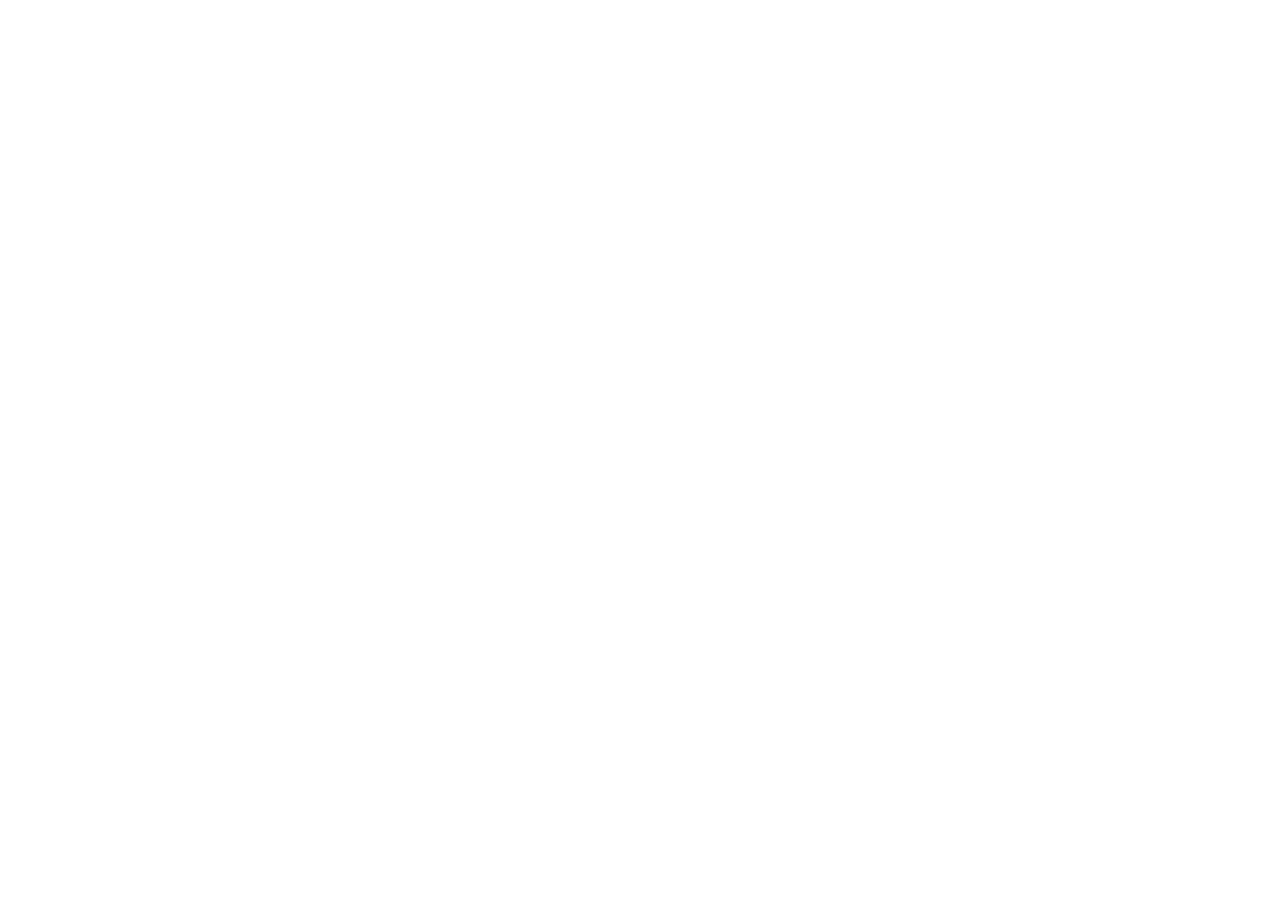
==== commit 0fb5a044: "Separated screen to files" ====
--- a/new.html
+++ b/new.html
@@ -9,378 +9,5 @@
 <body>
 <!-- wrapper -->
 <div class="wrapper wrapper_big">
-	<!-- screen -->
-	<div class="screen">
-		<div class="screen__in screen__in_arrow">
-			<!-- container -->
-			<div class="container">
-				<div class="container__logo">
-					<i class="icon icon-logo"></i>
-				</div>
-				<div class="container__in">
-					<!-- text -->
-					<div class="text text_mt40">Денежный перевод пользователю</div>
-					<!-- ava-border -->
-					<div class="ava-border">
-						<div class="ava-border__in">
-							<div class="ava-border__pic">
-								<img src="img/ava-border.jpg" alt="">
-							</div>
-							<i class="icon icon-hexagon"></i>
-						</div>
-					</div>
-					<!-- title-border -->
-					<div class="title-border title-border_small">Ингеборга Дапкунайте</div>
-					<!-- form -->
-					<div class="form">
-						<!-- field -->
-						<div class="field field_border-gray field_rub">
-							<div class="field__el">
-								<input class="input" type="text" value="5000">
-								<i class="icon icon-rub"></i>	
-							</div>
-						</div>
-					</div>
-					<!-- text -->
-					<div class="text text_small">Комиссия 75 руб.</div>
-					<div class="text">Платежная карта</div>
-					<!-- paycard -->
-					<div class="paycard">
-						<!-- field -->
-						<div class="field field_w440 field_border-gray">
-							<div class="field__el">
-								<input class="input" type="text" value="5000">
-							</div>
-						</div>
-						<!-- field -->
-						<div class="field field_w85 field_border-gray">
-							<div class="field__el">
-								<input class="input" type="text" placeholder="мм">
-							</div>
-						</div>
-						<!-- field -->
-						<div class="field field_w85 field_border-gray">
-							<div class="field__el">
-								<input class="input" type="text" placeholder="гг">
-							</div>
-						</div>
-						<!-- field -->
-						<div class="field field_w120 field_border-gray">
-							<div class="field__el">
-								<input class="input" type="text" placeholder="CVV">
-							</div>
-						</div>
-						<img src="http://placehold.it/70x40" alt="">
-						<!-- field -->
-						<div class="field field_w440 field_border-gray">
-							<div class="field__el">
-								<input class="input" type="text" placeholder="имя держателя карты">
-							</div>
-						</div>
-					</div>
-					<!-- paysys -->
-					<div class="paysys paysys_right">
-						<a href="#"><img src="http://placehold.it/70x40" alt=""/></a>
-						<a href="#"><img src="http://placehold.it/70x40" alt=""/></a>
-						<a href="#"><img src="http://placehold.it/70x40" alt=""/></a>
-						<a href="#"><img src="http://placehold.it/70x40" alt=""/></a>
-						<a href="#"><img src="http://placehold.it/70x40" alt=""/></a>
-					</div>
-					<!-- btn -->
-					<button class="btn btn_red-gradient btn_w410">Отправить</button>
-					<!-- link-center -->
-					<div class="link-center">
-						<a href="#">Служба поддержки</a>
-					</div>
-				</div>
-			</div>
-		</div>
-	</div>
-	<!-- screen -->
-	<div class="screen">
-		<div class="screen__in screen__in_arrow">
-			<!-- container -->
-			<div class="container">
-				<div class="container__logo">
-					<i class="icon icon-logo"></i>
-				</div>
-				<div class="container__in">
-					<!-- text -->
-					<div class="text">Приветствуем!</div>
-					<div class="text text_mb0">Вам прислали</div>
-					<!-- money -->
-					<div class="money">77903<i class="icon icon-rub"></i></div>
-					<!-- title-border -->
-					<div class="title-border title-border_small">С помощью кошелька Best Wallet</div>
-					<!-- text -->
-					<div class="text">Используйте один из 4-х способов,<br>чтобы получить перевод</div>
-					<!-- paytransfer -->
-					<div class="paytransfer">
-						<button><i class="icon icon-logo-simple"></i></button>
-						<button><i class="icon icon-phone"></i></button>
-						<button><i class="icon icon-card-simple"></i></button>
-						<button><i class="icon icon-money"></i></button>
-					</div>
-					<!-- text -->
-					<div class="text text_big">Пополнить кошелек Best Wallet</div>
-					<!-- btn -->
-					<button class="btn btn_orange-gradient btn_w410 btn_mb35">Войти в кошелек</button>
-					<button class="btn btn_red-gradient btn_w410 btn_mb45">Создать кошелек</button>
-					<!-- br -->
-					<div class="br"></div>
-					<!-- text -->
-					<div class="text text_big">Пополнить телефон на сумму перевода</div>
-					<!-- ava-border -->
-					<div class="ava-border">
-						<div class="ava-border__in">
-							<div class="ava-border__pic">
-								<span>?</span>
-							</div>
-							<i class="icon icon-hexagon"></i>
-						</div>
-					</div>
-					<!-- form -->
-					<div class="form form_mb35">
-						<!-- field -->
-						<div class="field field_border-gray">
-							<div class="field__el">
-								<input class="input" type="text" value="+ 780 (95) 678-8954">
-							</div>
-						</div>
-					</div>
-					<!-- btn -->
-					<button class="btn btn_red-gradient btn_w410 btn_mb45">Пополнить</button>
-					<!-- br -->
-					<div class="br"></div>
-					<!-- text -->
-					<div class="text text_big">Пополнить на сумму перевода<br>любую карту Visa или MasterCard</div>
-					<!-- form -->
-					<div class="form form_mb35">
-						<!-- field -->
-						<div class="field field_border-gray">
-							<div class="field__el">
-								<input class="input" type="text" placeholder="номер карты">
-							</div>
-						</div>
-					</div>
-					<!-- btn -->
-					<button class="btn btn_red-gradient btn_w410 btn_mb45">Пополнить</button>
-					<!-- br -->
-					<div class="br"></div>
-					<!-- text -->
-					<div class="text text_big">Получить перевод наличными<br>в более чем 49 000 точек обслуживания<br>платежнойсистемы БЭСТ </div>
-					<div class="text">Для перевода вам необходимо иметь с собой паспорт</div>
-					<div class="container__footer">
-						<!-- btn -->
-						<button class="btn btn_red-gradient btn_arrow btn_no-border">Показать карту<i class="icon icon-arrow-down"></i></button>
-					</div>
-				</div>
-			</div>
-		</div>
-	</div>
-	<!-- screen -->
-	<div class="screen">
-		<div class="screen__in screen__in_arrow">
-			<!-- container -->
-			<div class="container">
-				<div class="container__logo">
-					<i class="icon icon-logo"></i>
-				</div>
-				<div class="container__in">
-					<!-- text -->
-					<div class="text text_big">Готово!</div>
-					<div class="text text_small text_mb0">Сумма</div>
-					<!-- money -->
-					<div class="money">77903<i class="icon icon-rub"></i></div>
-					<!-- title-border -->
-					<div class="title-border title-border_small">Зачислена на банковскую карту<br>**** **** **** 7895</div>
-					<!-- text -->
-					<div class="text text_small text_mb10">Номер чека 7894003880020993</div>
-					<div class="text text_small text_mb50">Статус перевода<i class="icon icon-checkbox"></i></div>
-					<!-- btn -->
-					<button class="btn btn_red-gradient btn_w410">Готово</button>
-					<!-- link-center -->
-					<div class="link-center">
-						<a href="#">Служба поддержки</a>
-					</div>
-				</div>
-			</div>
-		</div>
-	</div>
-	<!-- screen -->
-	<div class="screen">
-		<div class="screen__in screen__in_arrow">
-			<!-- container -->
-			<div class="container">
-				<div class="container__logo">
-					<i class="icon icon-logo"></i>
-				</div>
-				<div class="container__in">
-					<!-- user -->
-					<div class="user">
-						<div class="user__status"></div>
-						<div class="user__phone">+38097 897 74 74</div>
-						<div class="user__out">
-							<a href="#">Выйти</a>
-						</div>
-					</div>
-					<!-- title-border -->
-					<div class="title-border title-border_mb15">Список приложений, которым<br>вы предоставили доступ к вашим кошелькам:</div>
-					<!-- access -->
-					<div class="access">
-						<div class="access__row">
-							<div class="access__cell">Кошелек "Best Wallet"</div>
-							<div class="access__cell"><a href="#">Отозвать доступ</a></div>
-						</div>
-						<div class="access__row">
-							<div class="access__cell">Счет.ру</div>
-							<div class="access__cell"><a href="#">Отозвать доступ</a></div>
-						</div>
-						<div class="access__row">
-							<div class="access__cell">Банк Воронеж</div>
-							<div class="access__cell"><a href="#">Отозвать доступ</a></div>
-						</div>
-					</div>
-				</div>
-			</div>
-		</div>
-	</div>
-	<!-- screen -->
-	<div class="screen">
-		<div class="screen__in screen__in_arrow">
-			<!-- container -->
-			<div class="container">
-				<div class="container__logo">
-					<i class="icon icon-logo"></i>
-				</div>
-				<div class="container__in">
-					<!-- user -->
-					<div class="user">
-						<div class="user__status"></div>
-						<div class="user__phone">+38097 897 74 74</div>
-						<div class="user__out">
-							<a href="#">Выйти</a>
-						</div>
-					</div>
-					<!-- title-border -->
-					<div class="title-border title-border_mb15">Best Wallet запрашивает разрешение на</div>
-					<!-- accord -->
-					<div class="accord">
-						<div class="accord__item">
-							<div class="accord__title">Просмотр кошелька<i class="icon icon-arrow-down"></i></div>
-							<div class="accord__content">Приложение сможет получать информацию о состоянии вашего баланса, аватарку и настройки кошелька.</div>
-						</div>
-						<div class="accord__item is-active">
-							<div class="accord__title">Просмотр кошелька<i class="icon icon-arrow-down"></i></div>
-							<div class="accord__content">Приложение сможет получать информацию о состоянии вашего баланса, аватарку и <b>не</b> настройки кошелька.</div>
-						</div>
-						<div class="accord__item">
-							<div class="accord__title">Просмотр кошелька<i class="icon icon-arrow-down"></i></div>
-							<div class="accord__content">Приложение сможет получать информацию о состоянии вашего баланса, аватарку и настройки кошелька.</div>
-						</div>
-						<div class="accord__item">
-							<div class="accord__title">Просмотр кошелька<i class="icon icon-arrow-down"></i></div>
-							<div class="accord__content">Приложение сможет получать информацию о состоянии вашего баланса, аватарку и настройки кошелька.</div>
-						</div>
-						<div class="accord__item">
-							<div class="accord__title">Просмотр кошелька<i class="icon icon-arrow-down"></i></div>
-							<div class="accord__content">Приложение сможет получать информацию о состоянии вашего баланса, аватарку и настройки кошелька.</div>
-						</div>
-						<div class="accord__item">
-							<div class="accord__title">Просмотр кошелька<i class="icon icon-arrow-down"></i></div>
-							<div class="accord__content">Приложение сможет получать информацию о состоянии вашего баланса, аватарку и настройки кошелька.</div>
-						</div>
-						<div class="accord__item">
-							<div class="accord__title">Просмотр кошелька<i class="icon icon-arrow-down"></i></div>
-							<div class="accord__content">Приложение сможет получать информацию о состоянии вашего баланса, аватарку и настройки кошелька.</div>
-						</div>
-						<div class="accord__item">
-							<div class="accord__title">Просмотр кошелька<i class="icon icon-arrow-down"></i></div>
-							<div class="accord__content">Приложение сможет получать информацию о состоянии вашего баланса, аватарку и настройки кошелька.</div>
-						</div>
-					</div>
-					<div class="container__footer">
-						<ul class="container__btns">
-							<li><button class="btn btn_red-gradient">Отмена</button></li>
-							<li><button class="btn btn_orange-gradient">Подтвердить</button></li>
-						</ul>
-					</div>
-				</div>
-			</div>
-		</div>
-	</div>
-	<!-- screen -->
-	<div class="screen">
-		<div class="screen__in screen__in_arrow">
-			<!-- container -->
-			<div class="container">
-				<div class="container__logo">
-					<i class="icon icon-logo"></i>
-				</div>
-				<div class="container__in">
-					<!-- title-border -->
-					<div class="title-border title-border_small">Войдите в кошелек,<br>воспользовавшись вашим<br>логином и паролем</div>
-					<!-- form -->
-					<div class="form form_mb35">
-						<!-- field -->
-						<div class="field field_border-gray">
-							<div class="field__el">
-								<input class="input" type="text" value="+ 780 (95) 678-8954">
-							</div>
-						</div>
-						<!-- field -->
-						<div class="field field_border-gray field_password">
-							<div class="field__el">
-								<input class="input" type="password" placeholder="Пароль">
-								<i class="icon icon-eye"></i>	
-							</div>
-						</div>
-					</div>
-					<!-- btn -->
-					<button class="btn btn_orange-gradient btn_w410">Войти в кошелек</button>
-					<!-- link-center -->
-					<div class="link-center">
-						<a href="#">Нет кошелька</a>
-					</div>
-				</div>
-			</div>
-		</div>
-	</div>
-	<!-- screen -->
-	<div class="screen">
-		<div class="screen__in screen__in_arrow">
-			<!-- container -->
-			<div class="container">
-				<div class="container__logo">
-					<i class="icon icon-logo"></i>
-				</div>
-				<div class="container__in">
-					<!-- title-border -->
-					<div class="title-border title-border_small">Создайте свой кошелек Best Wallet<br>пополняйте счет и отправляйте деньги друзьям<br><i>без комиссий!</i></div>
-					<!-- form -->
-					<div class="form form_mb35">
-						<!-- field -->
-						<div class="field field_border-gray">
-							<div class="field__el">
-								<input class="input" type="text" value="+ 780 (95) 678-8954">
-							</div>
-						</div>
-						<!-- field -->
-						<div class="field field_border-gray field_password">
-							<div class="field__el">
-								<input class="input" type="password" placeholder="Пароль">
-								<i class="icon icon-eye"></i>	
-							</div>
-						</div>
-					</div>
-					<!-- btn -->
-					<button class="btn btn_red-gradient btn_w410">Создать кошелек</button>
-					<!-- link-center -->
-					<div class="link-center">
-						<a href="#">Есть кошелек</a>
-					</div>
-				</div>
-			</div>
-		</div>
-	</div>
+
 </div>